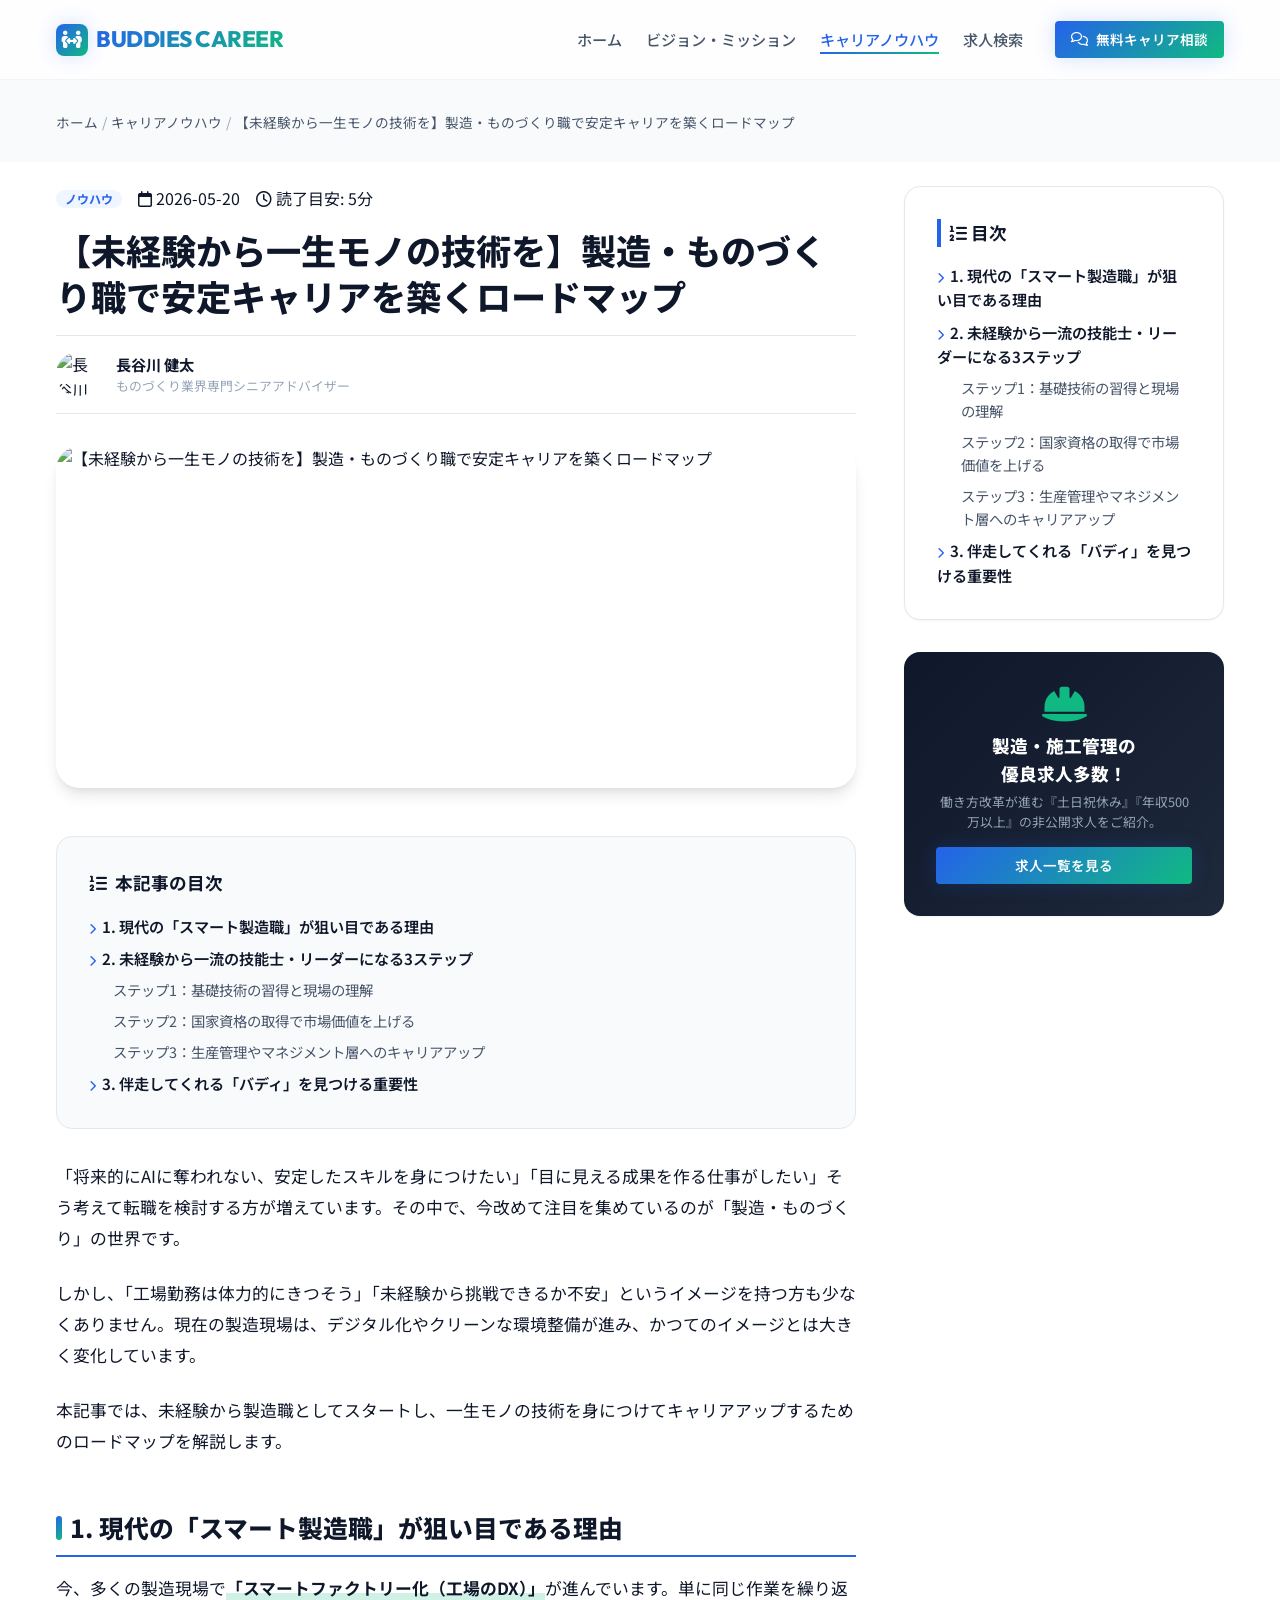
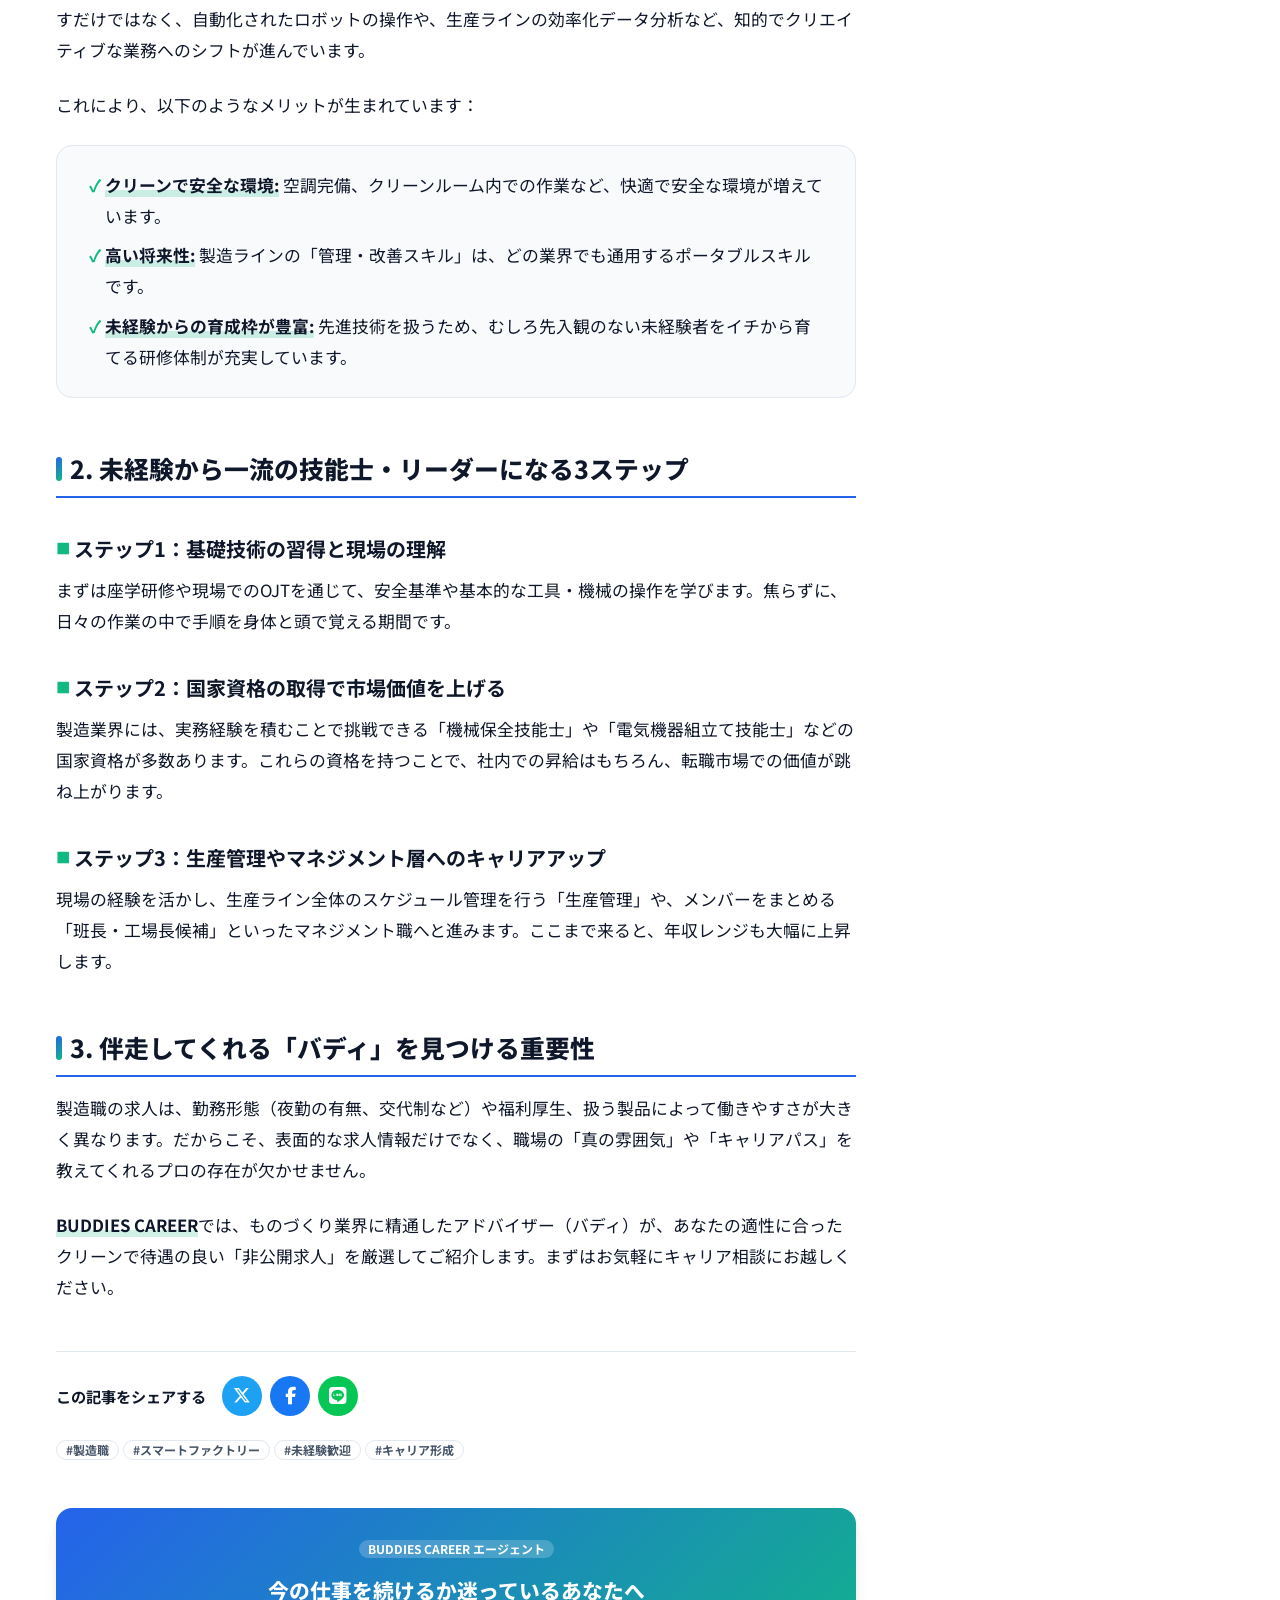
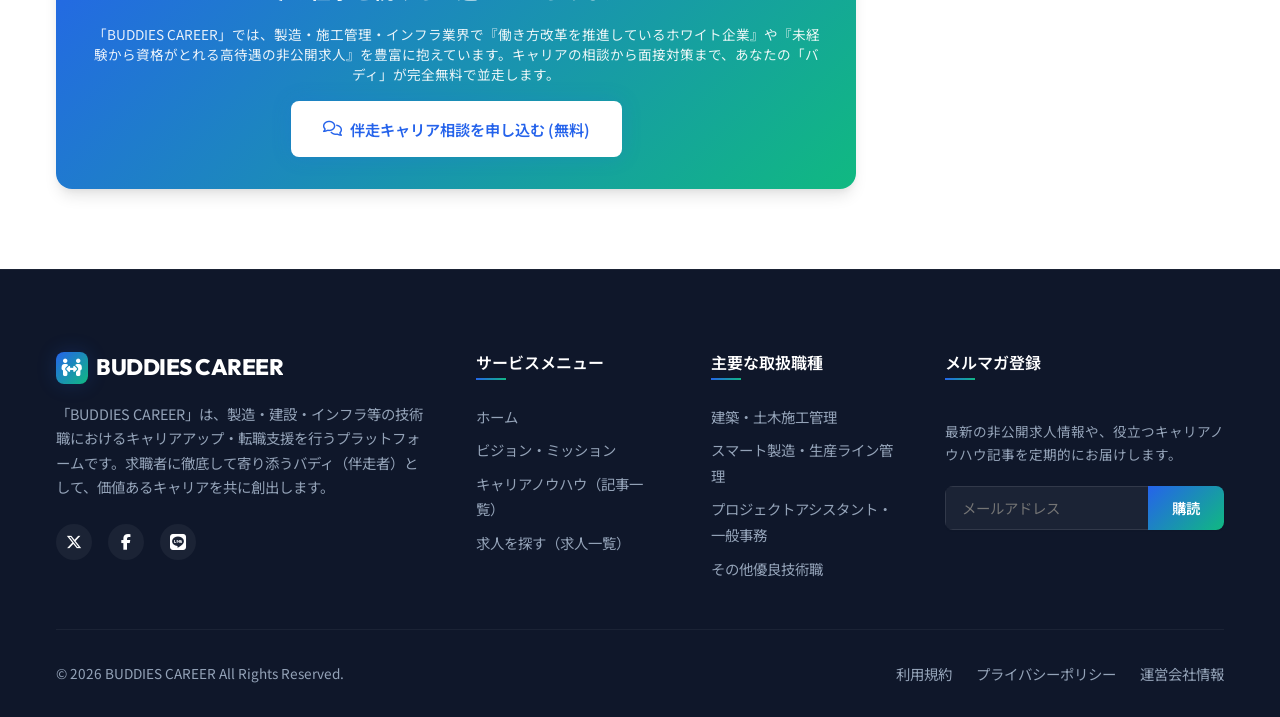
==== article-detail.html @ 90049d51 "Initial commit: BUDDIES CAREER website frontend" ====
<!DOCTYPE html>
<html lang="ja">
<head>
  <meta charset="UTF-8">
  <meta name="viewport" content="width=device-width, initial-scale=1.0">
  <title>記事詳細｜BUDDIES CAREER（バディーズキャリア）</title>
  <meta name="description" content="製造職・施工管理職・技術職の転職に役立つキャリア記事の詳細ページです。">
  
  <!-- CSS Stylesheets -->
  <link rel="stylesheet" href="assets/css/variables.css">
  <link rel="stylesheet" href="assets/css/style.css">
  <link rel="stylesheet" href="assets/css/components.css">
  <link rel="stylesheet" href="assets/css/pages/article.css">
  
  <!-- FontAwesome for Icons -->
  <link rel="stylesheet" href="https://cdnjs.cloudflare.com/ajax/libs/font-awesome/6.4.0/css/all.min.css">
</head>
<body>

  <!-- Reading Progress Bar -->
  <div class="reading-progress-bar" id="reading-progress"></div>

  <!-- Header -->
  <header class="header">
    <div class="container header__container">
      <a href="index.html" class="logo">
        <div class="logo__icon"><i class="fa-solid fa-people-arrows"></i></div>
        <span class="logo__text">BUDDIES CAREER</span>
      </a>
      
      <nav class="nav">
        <ul class="nav__list">
          <li><a href="index.html" class="nav__link">ホーム</a></li>
          <li><a href="company.html" class="nav__link">ビジョン・ミッション</a></li>
          <li><a href="articles.html" class="nav__link active">キャリアノウハウ</a></li>
          <li><a href="jobs.html" class="nav__link">求人検索</a></li>
        </ul>
        <div class="header__cta">
          <a href="contact.html" class="btn btn-primary btn-sm"><i class="fa-regular fa-comments"></i> 無料キャリア相談</a>
        </div>
      </nav>

      <button class="burger-menu" aria-label="メニューを開く">
        <span></span>
        <span></span>
        <span></span>
      </button>
    </div>
  </header>

  <!-- Mobile Navigation Drawer -->
  <nav class="mobile-nav">
    <ul class="mobile-nav__list">
      <li><a href="index.html" class="mobile-nav__link">ホーム</a></li>
      <li><a href="company.html" class="mobile-nav__link">ビジョン・ミッション</a></li>
      <li><a href="articles.html" class="mobile-nav__link active">キャリアノウハウ</a></li>
      <li><a href="jobs.html" class="mobile-nav__link">求人検索</a></li>
    </ul>
    <div class="mobile-nav__cta" style="margin-top: var(--space-md);">
      <a href="contact.html" class="btn btn-primary" style="width: 100%;"><i class="fa-regular fa-comments"></i> 無料キャリア相談</a>
    </div>
  </nav>

  <!-- Page Breadcrumb Section -->
  <section class="section section-bg-gray" style="padding-top: calc(var(--header-height) + var(--space-xl)); padding-bottom: var(--space-xs);">
    <div class="container">
      <ul class="breadcrumb">
        <li class="breadcrumb__item"><a href="index.html" class="breadcrumb__link">ホーム</a></li>
        <li class="breadcrumb__item"><a href="articles.html" class="breadcrumb__link">キャリアノウハウ</a></li>
        <li class="breadcrumb__item" id="breadcrumb-current-title">記事詳細</li>
      </ul>
    </div>
  </section>

  <!-- Main Content Layout -->
  <section class="section" style="padding-top: var(--space-lg);">
    <div class="container detail-layout">
      <!-- Left: Article Content -->
      <main class="detail-main">
        <article>
          <!-- Article Header -->
          <div class="article-header">
            <div class="article-header__meta">
              <span class="badge badge-primary" id="article-category">カテゴリ</span>
              <span id="article-date"><i class="fa-regular fa-calendar"></i> 日付</span>
              <span id="article-read-time"><i class="fa-regular fa-clock"></i> 5分</span>
            </div>
            <h1 class="article-header__title" id="article-title">記事タイトル</h1>
            
            <div class="article-header__author-area">
              <img src="" alt="著者顔写真" class="article-header__author-img" id="article-author-img">
              <div class="article-header__author-info">
                <span class="article-header__author-name" id="article-author-name">著者名</span>
                <span class="article-header__author-role" id="article-author-role">専門分野・肩書</span>
              </div>
            </div>
          </div>

          <!-- Feature Image -->
          <div class="article-hero-img-wrapper">
            <img src="" alt="アイキャッチ画像" class="article-hero-img" id="article-hero-image">
          </div>

          <!-- Table of Contents (TOC) for Mobile / Embedded -->
          <div class="toc-box" id="embedded-toc" style="display: none;">
            <div class="toc-box__title"><i class="fa-solid fa-list-ol"></i> 本記事の目次</div>
            <nav class="toc-box__list" id="embedded-toc-list">
              <!-- JSで自動生成されます -->
            </nav>
          </div>

          <!-- Rich Text Article Body -->
          <div class="article-body" id="article-body-content">
            <!-- JSで動的にマークアップが流し込まれます -->
          </div>

          <!-- Share Section -->
          <div class="share-area">
            <span class="share-title">この記事をシェアする</span>
            <div class="share-btns">
              <a href="#" class="share-btn share-btn--twitter" aria-label="Xでシェア"><i class="fa-brands fa-x-twitter"></i></a>
              <a href="#" class="share-btn share-btn--facebook" aria-label="Facebookでシェア"><i class="fa-brands fa-facebook-f"></i></a>
              <a href="#" class="share-btn share-btn--line" aria-label="LINEで送る"><i class="fa-brands fa-line"></i></a>
            </div>
          </div>

          <!-- Tags List -->
          <div style="margin-top: var(--space-lg); display: flex; gap: var(--space-xs); flex-wrap: wrap;" id="article-tags-placeholder">
            <!-- JSでタグが生成されます -->
          </div>
        </article>

        <!-- CTA Box in content -->
        <div class="article-cta-card">
          <span class="badge badge-secondary" style="background-color: rgba(255, 255, 255, 0.2); color: #ffffff;">BUDDIES CAREER エージェント</span>
          <h3 class="article-cta-card__title">今の仕事を続けるか迷っているあなたへ</h3>
          <p class="article-cta-card__desc">
            「BUDDIES CAREER」では、製造・施工管理・インフラ業界で『働き方改革を推進しているホワイト企業』や『未経験から資格がとれる高待遇の非公開求人』を豊富に抱えています。キャリアの相談から面接対策まで、あなたの「バディ」が完全無料で並走します。
          </p>
          <a href="contact.html" class="btn btn-primary" style="background: #ffffff; color: var(--primary-color); border: none;"><i class="fa-regular fa-comments"></i> 伴走キャリア相談を申し込む (無料)</a>
        </div>
      </main>

      <!-- Right: Sidebar (Sticky) -->
      <aside class="detail-sidebar">
        <div class="sticky-sidebar">
          <!-- Table of Contents Widget (Desktop only sticky) -->
          <div class="sidebar-widget" id="sticky-toc-widget" style="display: none;">
            <h3 class="sidebar-widget__title" style="margin-bottom: var(--space-md);"><i class="fa-solid fa-list-ol"></i> 目次</h3>
            <nav class="toc-box__list" id="sticky-toc-list">
              <!-- JSで自動生成されます -->
            </nav>
          </div>

          <!-- Sidebar Banner -->
          <div class="sidebar-widget" style="background: var(--gradient-dark); color: #ffffff; border: none; padding: var(--space-xl); text-align: center;">
            <i class="fa-solid fa-hard-hat" style="font-size: 2.5rem; color: var(--secondary-color); margin-bottom: var(--space-sm);"></i>
            <h4 style="font-size: 1.1rem; font-weight: 800; margin-bottom: var(--space-xs);">製造・施工管理の<br>優良求人多数！</h4>
            <p style="font-size: 0.8rem; color: #94a3b8; line-height: 1.5; margin-bottom: var(--space-md);">働き方改革が進む『土日祝休み』『年収500万以上』の非公開求人をご紹介。</p>
            <a href="jobs.html" class="btn btn-primary btn-sm" style="width: 100%;">求人一覧を見る</a>
          </div>
        </div>
      </aside>
    </div>
  </section>

  <!-- Footer -->
  <footer class="footer">
    <div class="container">
      <div class="footer__grid">
        <div class="footer__about">
          <a href="index.html" class="logo footer__logo">
            <div class="logo__icon"><i class="fa-solid fa-people-arrows"></i></div>
            <span class="logo__text" style="color: #ffffff;">BUDDIES CAREER</span>
          </a>
          <p class="footer__desc">
            「BUDDIES CAREER」は、製造・建設・インフラ等の技術職におけるキャリアアップ・転職支援を行うプラットフォームです。求職者に徹底して寄り添うバディ（伴走者）として、価値あるキャリアを共に創出します。
          </p>
          <div class="footer__socials">
            <a href="#" class="footer__social-link" aria-label="Twitter"><i class="fa-brands fa-x-twitter"></i></a>
            <a href="#" class="footer__social-link" aria-label="Facebook"><i class="fa-brands fa-facebook-f"></i></a>
            <a href="#" class="footer__social-link" aria-label="LINE"><i class="fa-brands fa-line"></i></a>
          </div>
        </div>

        <div>
          <h3 class="footer__title">サービスメニュー</h3>
          <ul class="footer__links">
            <li><a href="index.html" class="footer__link">ホーム</a></li>
            <li><a href="company.html" class="footer__link">ビジョン・ミッション</a></li>
            <li><a href="articles.html" class="footer__link">キャリアノウハウ（記事一覧）</a></li>
            <li><a href="jobs.html" class="footer__link">求人を探す（求人一覧）</a></li>
          </ul>
        </div>

        <div>
          <h3 class="footer__title">主要な取扱職種</h3>
          <ul class="footer__links">
            <li><a href="jobs.html?occupation=construction" class="footer__link">建築・土木施工管理</a></li>
            <li><a href="jobs.html?occupation=manufacturing" class="footer__link">スマート製造・生産ライン管理</a></li>
            <li><a href="jobs.html?occupation=office" class="footer__link">プロジェクトアシスタント・一般事務</a></li>
            <li><a href="jobs.html" class="footer__link">その他優良技術職</a></li>
          </ul>
        </div>

        <div class="footer__newsletter">
          <h3 class="footer__title">メルマガ登録</h3>
          <p class="footer__desc" style="font-size: 0.85rem;">最新の非公開求人情報や、役立つキャリアノウハウ記事を定期的にお届けします。</p>
          <form class="footer__newsletter-form" onsubmit="event.preventDefault(); alert('ご登録ありがとうございました！');">
            <input type="email" placeholder="メールアドレス" class="footer__newsletter-input" required aria-label="メールアドレス入力">
            <button type="submit" class="footer__newsletter-btn">購読</button>
          </form>
        </div>
      </div>

      <div class="footer__copyright">
        <p>&copy; 2026 BUDDIES CAREER All Rights Reserved.</p>
        <div class="footer__policy-links">
          <a href="#" class="footer__link">利用規約</a>
          <a href="#" class="footer__link">プライバシーポリシー</a>
          <a href="#" class="footer__link">運営会社情報</a>
        </div>
      </div>
    </div>
  </footer>

  <!-- Scripts -->
  <script src="assets/js/data.js"></script>
  <script src="assets/js/main.js"></script>
  
  <!-- 記事詳細ページの動的レンダリングロジック -->
  <script>
    document.addEventListener('DOMContentLoaded', () => {
      const data = window.BUDDIES_DATA;
      if (!data) return;

      // 1. URLパラメータから対象記事の特定
      const urlParams = new URLSearchParams(window.location.search);
      const slug = urlParams.get('slug');
      const id = parseInt(urlParams.get('id'));

      let article = null;
      if (slug) {
        article = data.articles.find(a => a.slug === slug);
      } else if (id) {
        article = data.articles.find(a => a.id === id);
      }

      // 記事が見つからない場合は最初の記事を表示（フォールバック）
      if (!article) {
        article = data.articles[0];
      }

      // 2. 記事データのDOMへのバインド
      document.title = `${article.title}｜BUDDIES CAREER`;
      document.querySelector('meta[name="description"]').setAttribute('content', article.summary);
      
      document.getElementById('breadcrumb-current-title').textContent = article.title;
      document.getElementById('article-category').textContent = article.category;
      document.getElementById('article-date').innerHTML = `<i class="fa-regular fa-calendar"></i> ${article.date}`;
      document.getElementById('article-read-time').innerHTML = `<i class="fa-regular fa-clock"></i> 読了目安: ${article.readTime}`;
      document.getElementById('article-title').textContent = article.title;
      
      document.getElementById('article-author-img').src = article.author.image;
      document.getElementById('article-author-img').alt = article.author.name;
      document.getElementById('article-author-name').textContent = article.author.name;
      document.getElementById('article-author-role').textContent = article.author.role;
      
      document.getElementById('article-hero-image').src = article.image;
      document.getElementById('article-hero-image').alt = article.title;
      
      const bodyContainer = document.getElementById('article-body-content');
      bodyContainer.innerHTML = article.content;

      // タグの描画
      const tagsContainer = document.getElementById('article-tags-placeholder');
      tagsContainer.innerHTML = article.tags.map(tag => `
        <span class="badge badge-outline">#${tag}</span>
      `).join('');

      // 3. 本文中の見出し(h2, h3)を解析し、目次(TOC)を自動生成
      const headings = bodyContainer.querySelectorAll('h2, h3');
      const embeddedTOC = document.getElementById('embedded-toc');
      const embeddedTOCList = document.getElementById('embedded-toc-list');
      const stickyTOCWidget = document.getElementById('sticky-toc-widget');
      const stickyTOCList = document.getElementById('sticky-toc-list');

      if (headings.length > 0) {
        // TOCボックスを表示
        embeddedTOC.style.display = 'block';
        stickyTOCWidget.style.display = 'block';

        const tocHtml = Array.from(headings).map((heading, index) => {
          // 見出しにIDを設定 (アンカーリンク用)
          const id = `heading-${index}`;
          heading.id = id;
          
          const levelClass = heading.tagName.toLowerCase() === 'h2' ? 'toc-box__item-h2' : 'toc-box__item-h3';
          const icon = heading.tagName.toLowerCase() === 'h2' ? '<i class="fa-solid fa-chevron-right" style="font-size: 0.7rem; margin-right: 6px; color: var(--primary-color);"></i>' : '';
          return `
            <div class="${levelClass}">
              <a href="#${id}" class="toc-box__link">${icon}${heading.innerText.replace('■', '').trim()}</a>
            </div>
          `;
        }).join('');

        embeddedTOCList.innerHTML = tocHtml;
        stickyTOCList.innerHTML = tocHtml;
      }

      // 4. リーディングプログレスバーの制御
      window.addEventListener('scroll', () => {
        const scrollTop = window.scrollY;
        // 記事部分の全体の高さを計測（大まかにbodyからフッター直前まで）
        const docHeight = document.documentElement.scrollHeight - window.innerHeight;
        const scrollPercent = (scrollTop / docHeight) * 100;
        
        document.getElementById('reading-progress').style.width = `${Math.min(scrollPercent, 100)}%`;
      });
    });
  </script>
</body>
</html>
---- assets/css/variables.css ----
@import url('https://fonts.googleapis.com/css2?family=Noto+Sans+JP:wght@300;400;500;700;900&family=Outfit:wght@300;400;500;600;700;800&display=swap');

:root {
  /* Brand Colors */
  --primary-color: #2563eb;          /* Indigo Blue */
  --primary-hover: #1d4ed8;
  --primary-light: #eff6ff;
  
  --secondary-color: #10b981;        /* Emerald Green */
  --secondary-hover: #059669;
  --secondary-light: #ecfdf5;

  --accent-color: #f59e0b;           /* Warm Amber (for warnings, special highlights) */

  /* Neutral Colors */
  --text-primary: #0f172a;           /* Slate 900 */
  --text-secondary: #475569;         /* Slate 600 */
  --text-muted: #94a3b8;             /* Slate 400 */
  --bg-primary: #ffffff;
  --bg-secondary: #f8fafc;           /* Slate 50 */
  --bg-tertiary: #f1f5f9;            /* Slate 100 */
  --border-color: #e2e8f0;           /* Slate 200 */
  --border-focus: #3b82f6;           /* Blue 500 */

  /* Gradients */
  --gradient-brand: linear-gradient(135deg, var(--primary-color) 0%, var(--secondary-color) 100%);
  --gradient-brand-hover: linear-gradient(135deg, var(--primary-hover) 0%, var(--secondary-hover) 100%);
  --gradient-dark: linear-gradient(135deg, #0f172a 0%, #1e293b 100%);
  --gradient-soft: linear-gradient(135deg, #eff6ff 0%, #ecfdf5 100%);

  /* Typography */
  --font-en: 'Outfit', sans-serif;
  --font-ja: 'Noto Sans JP', sans-serif;

  /* Spacing */
  --space-xs: 0.25rem;  /* 4px */
  --space-sm: 0.5rem;   /* 8px */
  --space-md: 1rem;     /* 16px */
  --space-lg: 1.5rem;   /* 24px */
  --space-xl: 2rem;     /* 32px */
  --space-xxl: 3rem;    /* 48px */
  --space-huge: 5rem;   /* 80px */

  /* Borders & Shadows */
  --radius-sm: 4px;
  --radius-md: 8px;
  --radius-lg: 16px;
  --radius-xl: 24px;
  --radius-full: 9999px;

  --shadow-sm: 0 1px 2px 0 rgba(0, 0, 0, 0.05);
  --shadow-md: 0 4px 6px -1px rgba(0, 0, 0, 0.1), 0 2px 4px -1px rgba(0, 0, 0, 0.06);
  --shadow-lg: 0 10px 15px -3px rgba(0, 0, 0, 0.1), 0 4px 6px -2px rgba(0, 0, 0, 0.05);
  --shadow-xl: 0 20px 25px -5px rgba(0, 0, 0, 0.1), 0 10px 10px -5px rgba(0, 0, 0, 0.04);
  --shadow-glow: 0 0 20px rgba(37, 99, 235, 0.2);

  /* Transitions */
  --transition-fast: 0.15s ease;
  --transition-normal: 0.3s cubic-bezier(0.4, 0, 0.2, 1);
  --transition-slow: 0.5s cubic-bezier(0.4, 0, 0.2, 1);

  /* Layout */
  --max-width: 1200px;
  --header-height: 80px;
}

/* Base Reset & Reset Customizations */
*, *::before, *::after {
  box-sizing: border-box;
  margin: 0;
  padding: 0;
}

html {
  scroll-behavior: smooth;
  -webkit-text-size-adjust: 100%;
}

body {
  font-family: var(--font-ja);
  font-size: 16px;
  line-height: 1.6;
  color: var(--text-primary);
  background-color: var(--bg-primary);
  overflow-x: hidden;
}

img {
  max-width: 100%;
  height: auto;
  display: block;
}

a {
  color: inherit;
  text-decoration: none;
  transition: var(--transition-fast);
}

button, input, select, textarea {
  font-family: inherit;
  font-size: inherit;
  line-height: inherit;
  color: inherit;
  border: none;
  background: none;
}

button {
  cursor: pointer;
}

ul, ol {
  list-style: none;
}
---- assets/css/style.css ----
/* assets/css/style.css */

/* Layout Containers */
.container {
  width: 100%;
  max-width: var(--max-width);
  margin-right: auto;
  margin-left: auto;
  padding-right: var(--space-md);
  padding-left: var(--space-md);
}

.section {
  padding-top: var(--space-huge);
  padding-bottom: var(--space-huge);
  position: relative;
}

.section-bg-gray {
  background-color: var(--bg-secondary);
}

.section-bg-dark {
  background: var(--gradient-dark);
  color: #ffffff;
}

/* Header Styles */
.header {
  position: fixed;
  top: 0;
  left: 0;
  width: 100%;
  height: var(--header-height);
  z-index: 1000;
  background-color: rgba(255, 255, 255, 0.8);
  backdrop-filter: blur(12px);
  -webkit-backdrop-filter: blur(12px);
  border-bottom: 1px solid rgba(226, 232, 240, 0.5);
  transition: var(--transition-normal);
  display: flex;
  align-items: center;
}

.header.scrolled {
  height: 70px;
  background-color: rgba(255, 255, 255, 0.95);
  box-shadow: var(--shadow-md);
}

.header__container {
  display: flex;
  justify-content: space-between;
  align-items: center;
  width: 100%;
}

.logo {
  display: flex;
  align-items: center;
  gap: var(--space-sm);
  font-family: var(--font-en);
  font-weight: 800;
  font-size: 1.4rem;
  letter-spacing: -0.5px;
}

.logo__icon {
  width: 32px;
  height: 32px;
  background: var(--gradient-brand);
  border-radius: var(--radius-md);
  display: flex;
  align-items: center;
  justify-content: center;
  color: #ffffff;
  font-weight: 900;
  font-size: 1.1rem;
  box-shadow: var(--shadow-glow);
}

.logo__text {
  background: var(--gradient-brand);
  -webkit-background-clip: text;
  -webkit-text-fill-color: transparent;
}

.nav {
  display: flex;
  align-items: center;
  gap: var(--space-xl);
}

.nav__list {
  display: flex;
  align-items: center;
  gap: var(--space-lg);
}

.nav__link {
  font-weight: 500;
  color: var(--text-secondary);
  position: relative;
  padding: var(--space-xs) 0;
  font-size: 0.95rem;
}

.nav__link::after {
  content: '';
  position: absolute;
  bottom: 0;
  left: 0;
  width: 0;
  height: 2px;
  background: var(--gradient-brand);
  transition: var(--transition-normal);
}

.nav__link:hover {
  color: var(--primary-color);
}

.nav__link:hover::after,
.nav__link.active::after {
  width: 100%;
}

.nav__link.active {
  color: var(--primary-color);
}

.header__cta {
  display: flex;
  align-items: center;
  gap: var(--space-md);
}

/* Hamburger Menu Button */
.burger-menu {
  display: none;
  flex-direction: column;
  justify-content: space-between;
  width: 24px;
  height: 18px;
  background: transparent;
  z-index: 1010;
}

.burger-menu span {
  display: block;
  width: 100%;
  height: 2px;
  background-color: var(--text-primary);
  border-radius: var(--radius-full);
  transition: var(--transition-normal);
}

.burger-menu.open span:nth-child(1) {
  transform: translateY(8px) rotate(45deg);
}

.burger-menu.open span:nth-child(2) {
  opacity: 0;
}

.burger-menu.open span:nth-child(3) {
  transform: translateY(-8px) rotate(-45deg);
}

/* Mobile Navigation */
.mobile-nav {
  position: fixed;
  top: 0;
  right: -100%;
  width: 80%;
  max-width: 320px;
  height: 100vh;
  background-color: var(--bg-primary);
  z-index: 1005;
  padding: 100px var(--space-lg) var(--space-lg);
  box-shadow: var(--shadow-xl);
  transition: var(--transition-normal);
  display: flex;
  flex-direction: column;
  gap: var(--space-xl);
}

.mobile-nav.open {
  right: 0;
}

.mobile-nav__overlay {
  position: fixed;
  top: 0;
  left: 0;
  width: 100%;
  height: 100vh;
  background-color: rgba(15, 23, 42, 0.4);
  backdrop-filter: blur(4px);
  z-index: 1004;
  opacity: 0;
  visibility: hidden;
  transition: var(--transition-normal);
}

.mobile-nav__overlay.open {
  opacity: 1;
  visibility: visible;
}

.mobile-nav__list {
  display: flex;
  flex-direction: column;
  gap: var(--space-md);
}

.mobile-nav__link {
  font-size: 1.1rem;
  font-weight: 600;
  padding: var(--space-sm) 0;
  border-bottom: 1px solid var(--border-color);
  display: block;
}

.mobile-nav__link.active {
  color: var(--primary-color);
}

/* Footer Styles */
.footer {
  background-color: #0f172a;
  color: #94a3b8;
  padding: var(--space-huge) 0 var(--space-xl);
  border-top: 1px solid rgba(255, 255, 255, 0.05);
}

.footer__grid {
  display: grid;
  grid-template-columns: 2fr 1fr 1fr 1.5fr;
  gap: var(--space-xxl);
  margin-bottom: var(--space-xxl);
}

.footer__about {
  display: flex;
  flex-direction: column;
  gap: var(--space-md);
}

.footer__logo .logo__text {
  background: #ffffff;
  -webkit-background-clip: text;
  -webkit-text-fill-color: transparent;
}

.footer__desc {
  font-size: 0.9rem;
  line-height: 1.7;
}

.footer__socials {
  display: flex;
  gap: var(--space-md);
  margin-top: var(--space-sm);
}

.footer__social-link {
  width: 36px;
  height: 36px;
  border-radius: var(--radius-full);
  background-color: rgba(255, 255, 255, 0.05);
  display: flex;
  align-items: center;
  justify-content: center;
  color: #ffffff;
  transition: var(--transition-fast);
}

.footer__social-link:hover {
  background: var(--gradient-brand);
  transform: translateY(-3px);
}

.footer__title {
  color: #ffffff;
  font-size: 1rem;
  font-weight: 600;
  margin-bottom: var(--space-lg);
  position: relative;
  padding-bottom: var(--space-xs);
}

.footer__title::after {
  content: '';
  position: absolute;
  bottom: 0;
  left: 0;
  width: 30px;
  height: 2px;
  background: var(--gradient-brand);
}

.footer__links {
  display: flex;
  flex-direction: column;
  gap: var(--space-sm);
}

.footer__link {
  font-size: 0.9rem;
  transition: var(--transition-fast);
}

.footer__link:hover {
  color: #ffffff;
  padding-left: var(--space-xs);
}

.footer__newsletter {
  display: flex;
  flex-direction: column;
  gap: var(--space-md);
}

.footer__newsletter-form {
  display: flex;
  margin-top: var(--space-xs);
  border-radius: var(--radius-md);
  overflow: hidden;
  box-shadow: var(--shadow-sm);
}

.footer__newsletter-input {
  flex-grow: 1;
  background-color: rgba(255, 255, 255, 0.05);
  border: 1px solid rgba(255, 255, 255, 0.1);
  border-right: none;
  padding: 0 var(--space-md);
  color: #ffffff;
  font-size: 0.9rem;
  height: 44px;
}

.footer__newsletter-input:focus {
  outline: none;
  background-color: rgba(255, 255, 255, 0.08);
}

.footer__newsletter-btn {
  background: var(--gradient-brand);
  color: #ffffff;
  padding: 0 var(--space-lg);
  font-weight: 600;
  font-size: 0.9rem;
  transition: var(--transition-fast);
  height: 44px;
}

.footer__newsletter-btn:hover {
  background: var(--gradient-brand-hover);
}

.footer__copyright {
  border-top: 1px solid rgba(255, 255, 255, 0.05);
  padding-top: var(--space-xl);
  display: flex;
  justify-content: space-between;
  align-items: center;
  font-size: 0.85rem;
}

.footer__policy-links {
  display: flex;
  gap: var(--space-lg);
}

/* Scroll Animation Utility Classes */
.reveal {
  position: relative;
  opacity: 0;
  transform: translateY(30px);
  transition: opacity var(--transition-slow), transform var(--transition-slow);
}

.reveal.active {
  opacity: 1;
  transform: translateY(0);
}

.reveal-left {
  position: relative;
  opacity: 0;
  transform: translateX(-30px);
  transition: opacity var(--transition-slow), transform var(--transition-slow);
}

.reveal-left.active {
  opacity: 1;
  transform: translateX(0);
}

.reveal-right {
  position: relative;
  opacity: 0;
  transform: translateX(30px);
  transition: opacity var(--transition-slow), transform var(--transition-slow);
}

.reveal-right.active {
  opacity: 1;
  transform: translateX(0);
}

.delay-1 { transition-delay: 0.15s; }
.delay-2 { transition-delay: 0.3s; }
.delay-3 { transition-delay: 0.45s; }

/* Responsive adjustments */
@media (max-width: 992px) {
  .nav {
    display: none;
  }
  .burger-menu {
    display: flex;
  }
  .footer__grid {
    grid-template-columns: 1fr 1fr;
    gap: var(--space-xl);
  }
}

@media (max-width: 576px) {
  .footer__grid {
    grid-template-columns: 1fr;
    gap: var(--space-xl);
  }
  .footer__copyright {
    flex-direction: column;
    gap: var(--space-md);
    text-align: center;
  }
  .footer__policy-links {
    justify-content: center;
  }
  .header {
    height: 70px;
  }
}
---- assets/css/components.css ----
/* assets/css/components.css */

/* --- Buttons --- */
.btn {
  display: inline-flex;
  align-items: center;
  justify-content: center;
  gap: var(--space-sm);
  padding: var(--space-md) var(--space-xl);
  font-size: 0.95rem;
  font-weight: 600;
  border-radius: var(--radius-md);
  transition: var(--transition-normal);
  white-space: nowrap;
}

.btn-primary {
  background: var(--gradient-brand);
  color: #ffffff;
  box-shadow: var(--shadow-glow);
}

.btn-primary:hover {
  background: var(--gradient-brand-hover);
  transform: translateY(-2px);
  box-shadow: 0 8px 24px rgba(37, 99, 235, 0.3);
}

.btn-secondary {
  background-color: var(--bg-primary);
  color: var(--primary-color);
  border: 1px solid var(--border-color);
}

.btn-secondary:hover {
  border-color: var(--primary-color);
  background-color: var(--primary-light);
  transform: translateY(-2px);
}

.btn-dark {
  background-color: var(--text-primary);
  color: #ffffff;
}

.btn-dark:hover {
  background-color: #1e293b;
  transform: translateY(-2px);
}

.btn-sm {
  padding: var(--space-sm) var(--space-md);
  font-size: 0.85rem;
  border-radius: var(--radius-sm);
}

.btn-lg {
  padding: var(--space-lg) var(--space-xxl);
  font-size: 1.05rem;
  border-radius: var(--radius-lg);
}

/* --- Badges --- */
.badge {
  display: inline-flex;
  align-items: center;
  padding: 0.25em 0.75em;
  font-size: 0.75rem;
  font-weight: 700;
  line-height: 1;
  border-radius: var(--radius-full);
  text-transform: uppercase;
}

.badge-primary {
  background-color: var(--primary-light);
  color: var(--primary-color);
}

.badge-secondary {
  background-color: var(--secondary-light);
  color: var(--secondary-color);
}

.badge-accent {
  background-color: #fef3c7;
  color: var(--accent-color);
}

.badge-outline {
  background-color: transparent;
  color: var(--text-secondary);
  border: 1px solid var(--border-color);
}

.badge-private {
  background: linear-gradient(135deg, #475569 0%, #0f172a 100%);
  color: #ffffff;
}

/* --- Breadcrumbs --- */
.breadcrumb {
  display: flex;
  align-items: center;
  flex-wrap: wrap;
  gap: var(--space-xs);
  margin-bottom: var(--space-lg);
  font-size: 0.85rem;
  color: var(--text-secondary);
}

.breadcrumb__item::after {
  content: '/';
  margin-left: var(--space-xs);
  color: var(--text-muted);
}

.breadcrumb__item:last-child::after {
  content: '';
}

.breadcrumb__link:hover {
  color: var(--primary-color);
}

/* --- Cards (Article & Job) --- */
.card-grid {
  display: grid;
  grid-template-columns: repeat(auto-fill, minmax(350px, 1fr));
  gap: var(--space-xl);
}

@media (max-width: 576px) {
  .card-grid {
    grid-template-columns: 1fr;
  }
}

/* Article Card */
.article-card {
  background-color: var(--bg-primary);
  border-radius: var(--radius-lg);
  overflow: hidden;
  box-shadow: var(--shadow-md);
  border: 1px solid var(--border-color);
  display: flex;
  flex-direction: column;
  height: 100%;
  transition: var(--transition-normal);
}

.article-card:hover {
  transform: translateY(-6px);
  box-shadow: var(--shadow-xl);
  border-color: rgba(37, 99, 235, 0.2);
}

.article-card__img-wrapper {
  position: relative;
  aspect-ratio: 16 / 9;
  overflow: hidden;
  background-color: var(--bg-tertiary);
}

.article-card__img {
  width: 100%;
  height: 100%;
  object-fit: cover;
  transition: var(--transition-slow);
}

.article-card:hover .article-card__img {
  transform: scale(1.05);
}

.article-card__badge {
  position: absolute;
  top: var(--space-md);
  left: var(--space-md);
  z-index: 10;
  box-shadow: var(--shadow-sm);
}

.article-card__body {
  padding: var(--space-lg);
  display: flex;
  flex-direction: column;
  flex-grow: 1;
}

.article-card__meta {
  display: flex;
  align-items: center;
  gap: var(--space-md);
  font-size: 0.8rem;
  color: var(--text-muted);
  margin-bottom: var(--space-sm);
}

.article-card__title {
  font-size: 1.15rem;
  font-weight: 700;
  line-height: 1.4;
  color: var(--text-primary);
  margin-bottom: var(--space-sm);
  display: -webkit-box;
  -webkit-line-clamp: 2;
  -webkit-box-orient: vertical;
  overflow: hidden;
}

.article-card__desc {
  font-size: 0.9rem;
  color: var(--text-secondary);
  line-height: 1.6;
  margin-bottom: var(--space-lg);
  display: -webkit-box;
  -webkit-line-clamp: 3;
  -webkit-box-orient: vertical;
  overflow: hidden;
}

.article-card__footer {
  margin-top: auto;
  border-top: 1px solid var(--border-color);
  padding-top: var(--space-md);
  display: flex;
  justify-content: space-between;
  align-items: center;
}

.article-card__author {
  display: flex;
  align-items: center;
  gap: var(--space-sm);
}

.article-card__author-img {
  width: 28px;
  height: 28px;
  border-radius: var(--radius-full);
  object-fit: cover;
}

.article-card__author-name {
  font-size: 0.8rem;
  font-weight: 500;
}

.article-card__read-time {
  font-size: 0.8rem;
  color: var(--text-muted);
}

/* Job Card */
.job-card {
  background-color: var(--bg-primary);
  border-radius: var(--radius-lg);
  border: 1px solid var(--border-color);
  padding: var(--space-xl);
  box-shadow: var(--shadow-md);
  transition: var(--transition-normal);
  display: flex;
  flex-direction: column;
  gap: var(--space-md);
  position: relative;
  overflow: hidden;
}

.job-card::before {
  content: '';
  position: absolute;
  top: 0;
  left: 0;
  width: 4px;
  height: 100%;
  background: var(--gradient-brand);
  opacity: 0;
  transition: var(--transition-normal);
}

.job-card:hover {
  transform: translateY(-4px);
  box-shadow: var(--shadow-xl);
  border-color: rgba(37, 99, 235, 0.15);
}

.job-card:hover::before {
  opacity: 1;
}

.job-card__header {
  display: flex;
  justify-content: space-between;
  align-items: flex-start;
  gap: var(--space-md);
}

.job-card__title-area {
  display: flex;
  flex-direction: column;
  gap: var(--space-xs);
}

.job-card__company {
  font-size: 0.85rem;
  font-weight: 600;
  color: var(--text-secondary);
}

.job-card__title {
  font-size: 1.2rem;
  font-weight: 700;
  line-height: 1.3;
}

.job-card__badges {
  display: flex;
  flex-wrap: wrap;
  gap: var(--space-xs);
}

.job-card__body {
  border-top: 1px solid var(--border-color);
  border-bottom: 1px solid var(--border-color);
  padding: var(--space-md) 0;
  display: grid;
  grid-template-columns: 1fr 1fr;
  gap: var(--space-md);
}

.job-card__meta-item {
  display: flex;
  align-items: center;
  gap: var(--space-sm);
  font-size: 0.9rem;
  color: var(--text-secondary);
}

.job-card__meta-item i {
  color: var(--primary-color);
  width: 16px;
  text-align: center;
}

.job-card__footer {
  display: flex;
  justify-content: space-between;
  align-items: center;
  margin-top: var(--space-sm);
}

.job-card__salary {
  font-size: 1.15rem;
  font-weight: 800;
  color: var(--secondary-color);
}

/* --- Search & Form Elements --- */
.search-box {
  display: flex;
  background-color: var(--bg-primary);
  border: 1px solid var(--border-color);
  border-radius: var(--radius-md);
  padding: var(--space-xs);
  box-shadow: var(--shadow-sm);
  transition: var(--transition-fast);
}

.search-box:focus-within {
  border-color: var(--border-focus);
  box-shadow: 0 0 0 3px rgba(37, 99, 235, 0.15);
}

.search-box__input {
  flex-grow: 1;
  padding: 0 var(--space-md);
  font-size: 0.95rem;
  background: transparent;
}

.search-box__input:focus {
  outline: none;
}

.search-box__btn {
  background: var(--gradient-brand);
  color: #ffffff;
  width: 44px;
  height: 44px;
  border-radius: var(--radius-md);
  display: flex;
  align-items: center;
  justify-content: center;
  transition: var(--transition-fast);
}

.search-box__btn:hover {
  background: var(--gradient-brand-hover);
}

/* Form Controls */
.form-group {
  margin-bottom: var(--space-lg);
}

.form-label {
  display: block;
  font-weight: 600;
  font-size: 0.9rem;
  margin-bottom: var(--space-sm);
}

.form-label .required {
  color: #ef4444;
  margin-left: var(--space-xs);
}

.form-control {
  width: 100%;
  padding: var(--space-md);
  border: 1px solid var(--border-color);
  border-radius: var(--radius-md);
  background-color: var(--bg-primary);
  transition: var(--transition-fast);
}

.form-control:focus {
  outline: none;
  border-color: var(--border-focus);
  box-shadow: 0 0 0 3px rgba(37, 99, 235, 0.15);
}

textarea.form-control {
  min-height: 120px;
  resize: vertical;
}

.form-error-msg {
  color: #ef4444;
  font-size: 0.8rem;
  margin-top: var(--space-xs);
  display: none;
}

.form-control.is-invalid {
  border-color: #ef4444;
}

.form-control.is-invalid:focus {
  box-shadow: 0 0 0 3px rgba(239, 68, 68, 0.15);
}
---- assets/css/pages/article.css ----
/* assets/css/pages/article.css */

/* --- Article Archive/List Layout --- */
.archive-layout {
  display: grid;
  grid-template-columns: 2.5fr 1fr;
  gap: var(--space-xxl);
}

@media (max-width: 992px) {
  .archive-layout {
    grid-template-columns: 1fr;
    gap: var(--space-xl);
  }
}

/* Category Filter Tabs */
.category-filter {
  display: flex;
  flex-wrap: wrap;
  gap: var(--space-sm);
  margin-bottom: var(--space-xl);
  border-bottom: 2px solid var(--border-color);
  padding-bottom: var(--space-md);
}

.category-tab {
  padding: var(--space-sm) var(--space-lg);
  border-radius: var(--radius-full);
  font-weight: 600;
  font-size: 0.9rem;
  color: var(--text-secondary);
  background-color: var(--bg-secondary);
  border: 1px solid var(--border-color);
  transition: var(--transition-fast);
}

.category-tab:hover {
  background-color: var(--border-color);
  color: var(--text-primary);
}

.category-tab.active {
  background: var(--gradient-brand);
  color: #ffffff;
  border-color: transparent;
  box-shadow: var(--shadow-sm);
}

/* Sidebar Widgets */
.sidebar-widget {
  background-color: var(--bg-primary);
  border-radius: var(--radius-lg);
  border: 1px solid var(--border-color);
  padding: var(--space-xl);
  margin-bottom: var(--space-xl);
  box-shadow: var(--shadow-sm);
}

.sidebar-widget__title {
  font-size: 1.1rem;
  font-weight: 700;
  margin-bottom: var(--space-lg);
  border-left: 4px solid var(--primary-color);
  padding-left: var(--space-sm);
}

/* Tag Cloud Widget */
.tag-cloud {
  display: flex;
  flex-wrap: wrap;
  gap: var(--space-xs);
}

.tag-btn {
  font-size: 0.8rem;
  padding: 0.35em 0.8em;
  border-radius: var(--radius-sm);
  background-color: var(--bg-secondary);
  border: 1px solid var(--border-color);
  color: var(--text-secondary);
  transition: var(--transition-fast);
}

.tag-btn:hover {
  background-color: var(--primary-light);
  color: var(--primary-color);
  border-color: var(--primary-color);
}

/* --- Article Detail Layout --- */
.detail-layout {
  display: grid;
  grid-template-columns: 2.5fr 1fr;
  gap: var(--space-xxl);
}

@media (max-width: 992px) {
  .detail-layout {
    grid-template-columns: 1fr;
    gap: var(--space-xl);
  }
}

/* Article Hero / Header */
.article-header {
  margin-bottom: var(--space-xl);
}

.article-header__meta {
  display: flex;
  align-items: center;
  gap: var(--space-md);
  margin-bottom: var(--space-md);
}

.article-header__title {
  font-size: 2.2rem;
  font-weight: 800;
  line-height: 1.3;
  margin-bottom: var(--space-md);
}

@media (max-width: 576px) {
  .article-header__title {
    font-size: 1.6rem;
  }
}

.article-header__author-area {
  display: flex;
  align-items: center;
  gap: var(--space-md);
  padding: var(--space-md) 0;
  border-top: 1px solid var(--border-color);
  border-bottom: 1px solid var(--border-color);
}

.article-header__author-img {
  width: 44px;
  height: 44px;
  border-radius: var(--radius-full);
  object-fit: cover;
}

.article-header__author-info {
  display: flex;
  flex-direction: column;
}

.article-header__author-name {
  font-weight: 700;
  font-size: 0.95rem;
}

.article-header__author-role {
  font-size: 0.8rem;
  color: var(--text-muted);
}

/* Article Feature Image */
.article-hero-img-wrapper {
  border-radius: var(--radius-xl);
  overflow: hidden;
  box-shadow: var(--shadow-lg);
  margin-bottom: var(--space-xxl);
  aspect-ratio: 21 / 9;
}

.article-hero-img {
  width: 100%;
  height: 100%;
  object-fit: cover;
}

/* Article Body / Rich Text */
.article-body {
  font-size: 1.05rem;
  line-height: 1.85;
  color: var(--text-primary);
}

.article-body p {
  margin-bottom: var(--space-lg);
}

.article-body strong {
  font-weight: 700;
  color: var(--text-primary);
  background: linear-gradient(transparent 70%, rgba(16, 185, 129, 0.2) 70%);
}

.article-body h2 {
  font-size: 1.55rem;
  font-weight: 800;
  margin-top: var(--space-xxl);
  margin-bottom: var(--space-md);
  padding-bottom: var(--space-xs);
  border-bottom: 2px solid var(--primary-color);
  display: flex;
  align-items: center;
}

.article-body h2::before {
  content: '';
  display: inline-block;
  width: 6px;
  height: 24px;
  background: var(--gradient-brand);
  margin-right: var(--space-sm);
  border-radius: var(--radius-full);
}

.article-body h3 {
  font-size: 1.25rem;
  font-weight: 700;
  margin-top: var(--space-xl);
  margin-bottom: var(--space-sm);
  color: var(--text-primary);
  display: flex;
  align-items: center;
  gap: var(--space-xs);
}

.article-body h3::before {
  content: '■';
  color: var(--secondary-color);
  font-size: 0.9rem;
}

.article-body ul, .article-body ol {
  margin-bottom: var(--space-lg);
  padding-left: var(--space-lg);
  background-color: var(--bg-secondary);
  padding: var(--space-lg) var(--space-xl);
  border-radius: var(--radius-lg);
  border: 1px solid var(--border-color);
}

.article-body ul li {
  position: relative;
  list-style: none;
  padding-left: var(--space-md);
  margin-bottom: var(--space-sm);
}

.article-body ul li::before {
  content: '✓';
  position: absolute;
  left: 0;
  color: var(--secondary-color);
  font-weight: 800;
}

.article-body ul li:last-child {
  margin-bottom: 0;
}

/* Article Reading Progress Indicator */
.reading-progress-bar {
  position: fixed;
  top: 0;
  left: 0;
  height: 4px;
  background: var(--gradient-brand);
  z-index: 1001;
  width: 0%;
  transition: width 0.1s ease-out;
}

/* Table of Contents (TOC) */
.toc-box {
  background-color: var(--bg-secondary);
  border: 1px solid var(--border-color);
  border-radius: var(--radius-lg);
  padding: var(--space-xl);
  margin-bottom: var(--space-xl);
}

.toc-box__title {
  font-size: 1.1rem;
  font-weight: 700;
  margin-bottom: var(--space-md);
  display: flex;
  align-items: center;
  gap: var(--space-sm);
}

.toc-box__list {
  display: flex;
  flex-direction: column;
  gap: var(--space-sm);
}

.toc-box__item-h2 {
  font-size: 0.95rem;
  font-weight: 600;
}

.toc-box__item-h3 {
  font-size: 0.9rem;
  padding-left: var(--space-lg);
  color: var(--text-secondary);
}

.toc-box__link {
  transition: var(--transition-fast);
}

.toc-box__link:hover {
  color: var(--primary-color);
  text-decoration: underline;
}

/* Share Buttons */
.share-area {
  display: flex;
  align-items: center;
  gap: var(--space-md);
  margin-top: var(--space-xxl);
  padding-top: var(--space-lg);
  border-top: 1px solid var(--border-color);
}

.share-title {
  font-weight: 700;
  font-size: 0.95rem;
}

.share-btns {
  display: flex;
  gap: var(--space-sm);
}

.share-btn {
  width: 40px;
  height: 40px;
  border-radius: var(--radius-full);
  display: flex;
  align-items: center;
  justify-content: center;
  color: #ffffff;
  font-size: 1.1rem;
}

.share-btn--twitter { background-color: #1da1f2; }
.share-btn--facebook { background-color: #1877f2; }
.share-btn--line { background-color: #06c755; }
.share-btn:hover {
  transform: translateY(-2px);
  opacity: 0.9;
}

/* Sticky Sidebar Table of Contents for Desktop */
.sticky-sidebar {
  position: sticky;
  top: 100px;
}

/* CTA Card in Sidebar/End of Article */
.article-cta-card {
  background: var(--gradient-brand);
  color: #ffffff;
  border-radius: var(--radius-lg);
  padding: var(--space-xl);
  text-align: center;
  box-shadow: var(--shadow-lg);
  display: flex;
  flex-direction: column;
  align-items: center;
  gap: var(--space-md);
  margin-top: var(--space-xxl);
}

.article-cta-card__title {
  font-size: 1.3rem;
  font-weight: 800;
}

.article-cta-card__desc {
  font-size: 0.85rem;
  opacity: 0.9;
  line-height: 1.5;
}

.article-cta-card__btn {
  background-color: #ffffff;
  color: var(--primary-color);
  font-weight: 700;
  border-radius: var(--radius-md);
  padding: var(--space-sm) var(--space-lg);
  width: 100%;
}

.article-cta-card__btn:hover {
  background-color: var(--primary-light);
  transform: translateY(-2px);
}
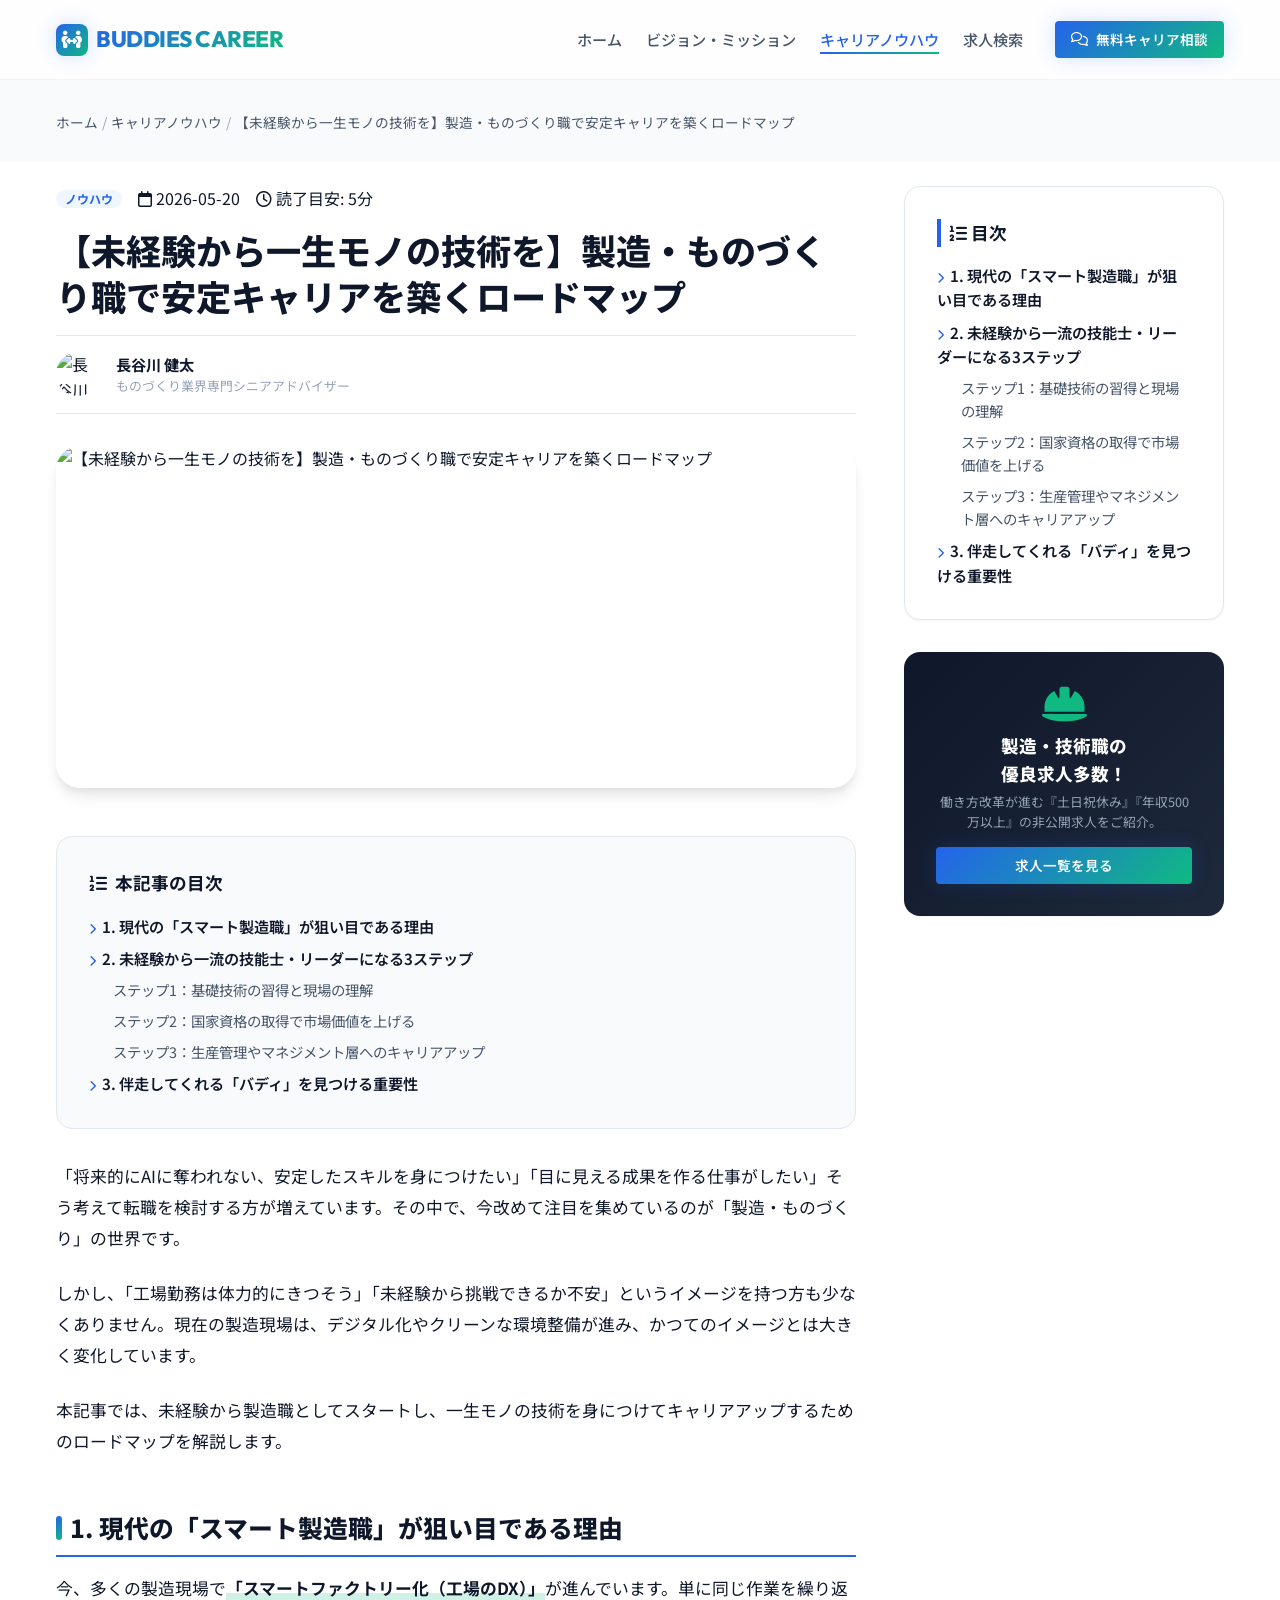
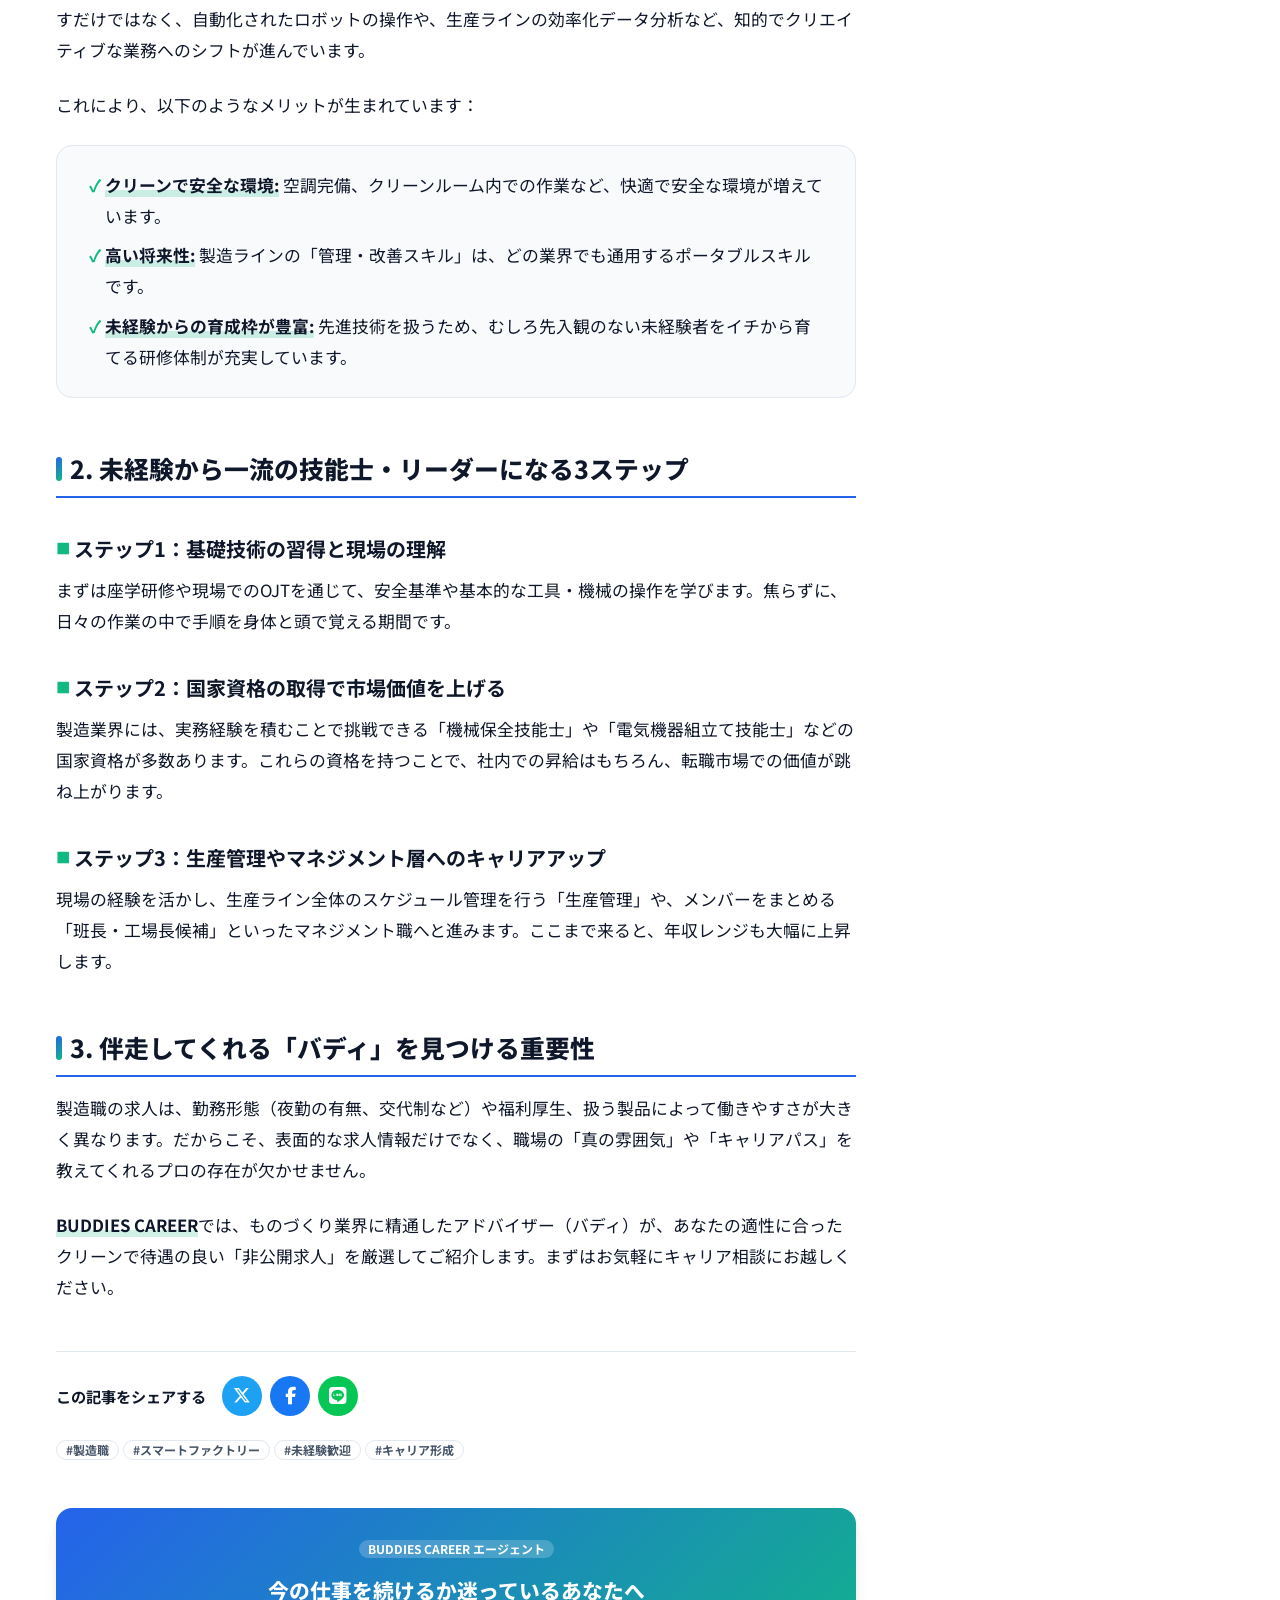
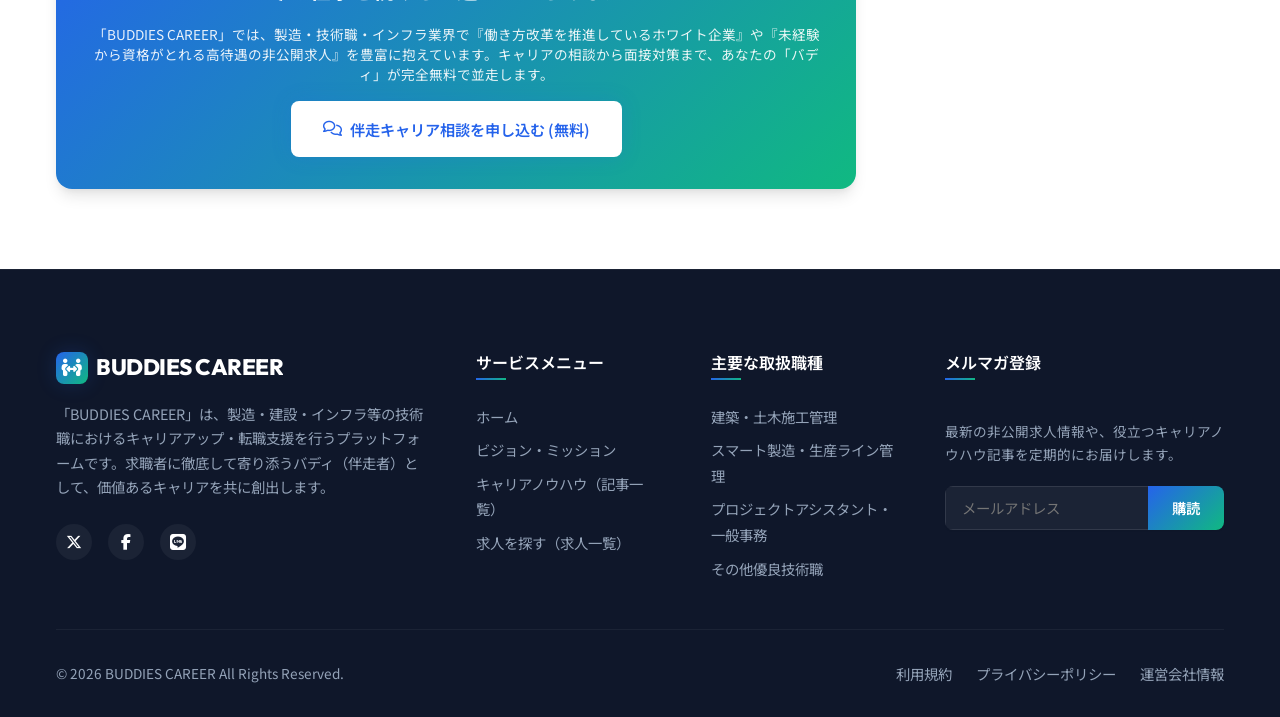
==== commit 40ef1191: "Optimize website-wide copywriting to focus on technology and manufacturing careers across all pages" ====
--- a/article-detail.html
+++ b/article-detail.html
@@ -4,7 +4,7 @@
   <meta charset="UTF-8">
   <meta name="viewport" content="width=device-width, initial-scale=1.0">
   <title>記事詳細｜BUDDIES CAREER（バディーズキャリア）</title>
-  <meta name="description" content="製造職・施工管理職・技術職の転職に役立つキャリア記事の詳細ページです。">
+  <meta name="description" content="製造職・技術職の転職に役立つキャリア記事の詳細ページです。">
   
   <!-- CSS Stylesheets -->
   <link rel="stylesheet" href="assets/css/variables.css">
@@ -135,7 +135,7 @@
           <span class="badge badge-secondary" style="background-color: rgba(255, 255, 255, 0.2); color: #ffffff;">BUDDIES CAREER エージェント</span>
           <h3 class="article-cta-card__title">今の仕事を続けるか迷っているあなたへ</h3>
           <p class="article-cta-card__desc">
-            「BUDDIES CAREER」では、製造・施工管理・インフラ業界で『働き方改革を推進しているホワイト企業』や『未経験から資格がとれる高待遇の非公開求人』を豊富に抱えています。キャリアの相談から面接対策まで、あなたの「バディ」が完全無料で並走します。
+            「BUDDIES CAREER」では、製造・技術職・インフラ業界で『働き方改革を推進しているホワイト企業』や『未経験から資格がとれる高待遇の非公開求人』を豊富に抱えています。キャリアの相談から面接対策まで、あなたの「バディ」が完全無料で並走します。
           </p>
           <a href="contact.html" class="btn btn-primary" style="background: #ffffff; color: var(--primary-color); border: none;"><i class="fa-regular fa-comments"></i> 伴走キャリア相談を申し込む (無料)</a>
         </div>
@@ -155,7 +155,7 @@
           <!-- Sidebar Banner -->
           <div class="sidebar-widget" style="background: var(--gradient-dark); color: #ffffff; border: none; padding: var(--space-xl); text-align: center;">
             <i class="fa-solid fa-hard-hat" style="font-size: 2.5rem; color: var(--secondary-color); margin-bottom: var(--space-sm);"></i>
-            <h4 style="font-size: 1.1rem; font-weight: 800; margin-bottom: var(--space-xs);">製造・施工管理の<br>優良求人多数！</h4>
+            <h4 style="font-size: 1.1rem; font-weight: 800; margin-bottom: var(--space-xs);">製造・技術職の<br>優良求人多数！</h4>
             <p style="font-size: 0.8rem; color: #94a3b8; line-height: 1.5; margin-bottom: var(--space-md);">働き方改革が進む『土日祝休み』『年収500万以上』の非公開求人をご紹介。</p>
             <a href="jobs.html" class="btn btn-primary btn-sm" style="width: 100%;">求人一覧を見る</a>
           </div>
@@ -216,8 +216,8 @@
       <div class="footer__copyright">
         <p>&copy; 2026 BUDDIES CAREER All Rights Reserved.</p>
         <div class="footer__policy-links">
-          <a href="#" class="footer__link">利用規約</a>
-          <a href="#" class="footer__link">プライバシーポリシー</a>
+          <a href="privacy.html" class="footer__link">利用規約</a>
+          <a href="privacy.html" class="footer__link">プライバシーポリシー</a>
           <a href="#" class="footer__link">運営会社情報</a>
         </div>
       </div>
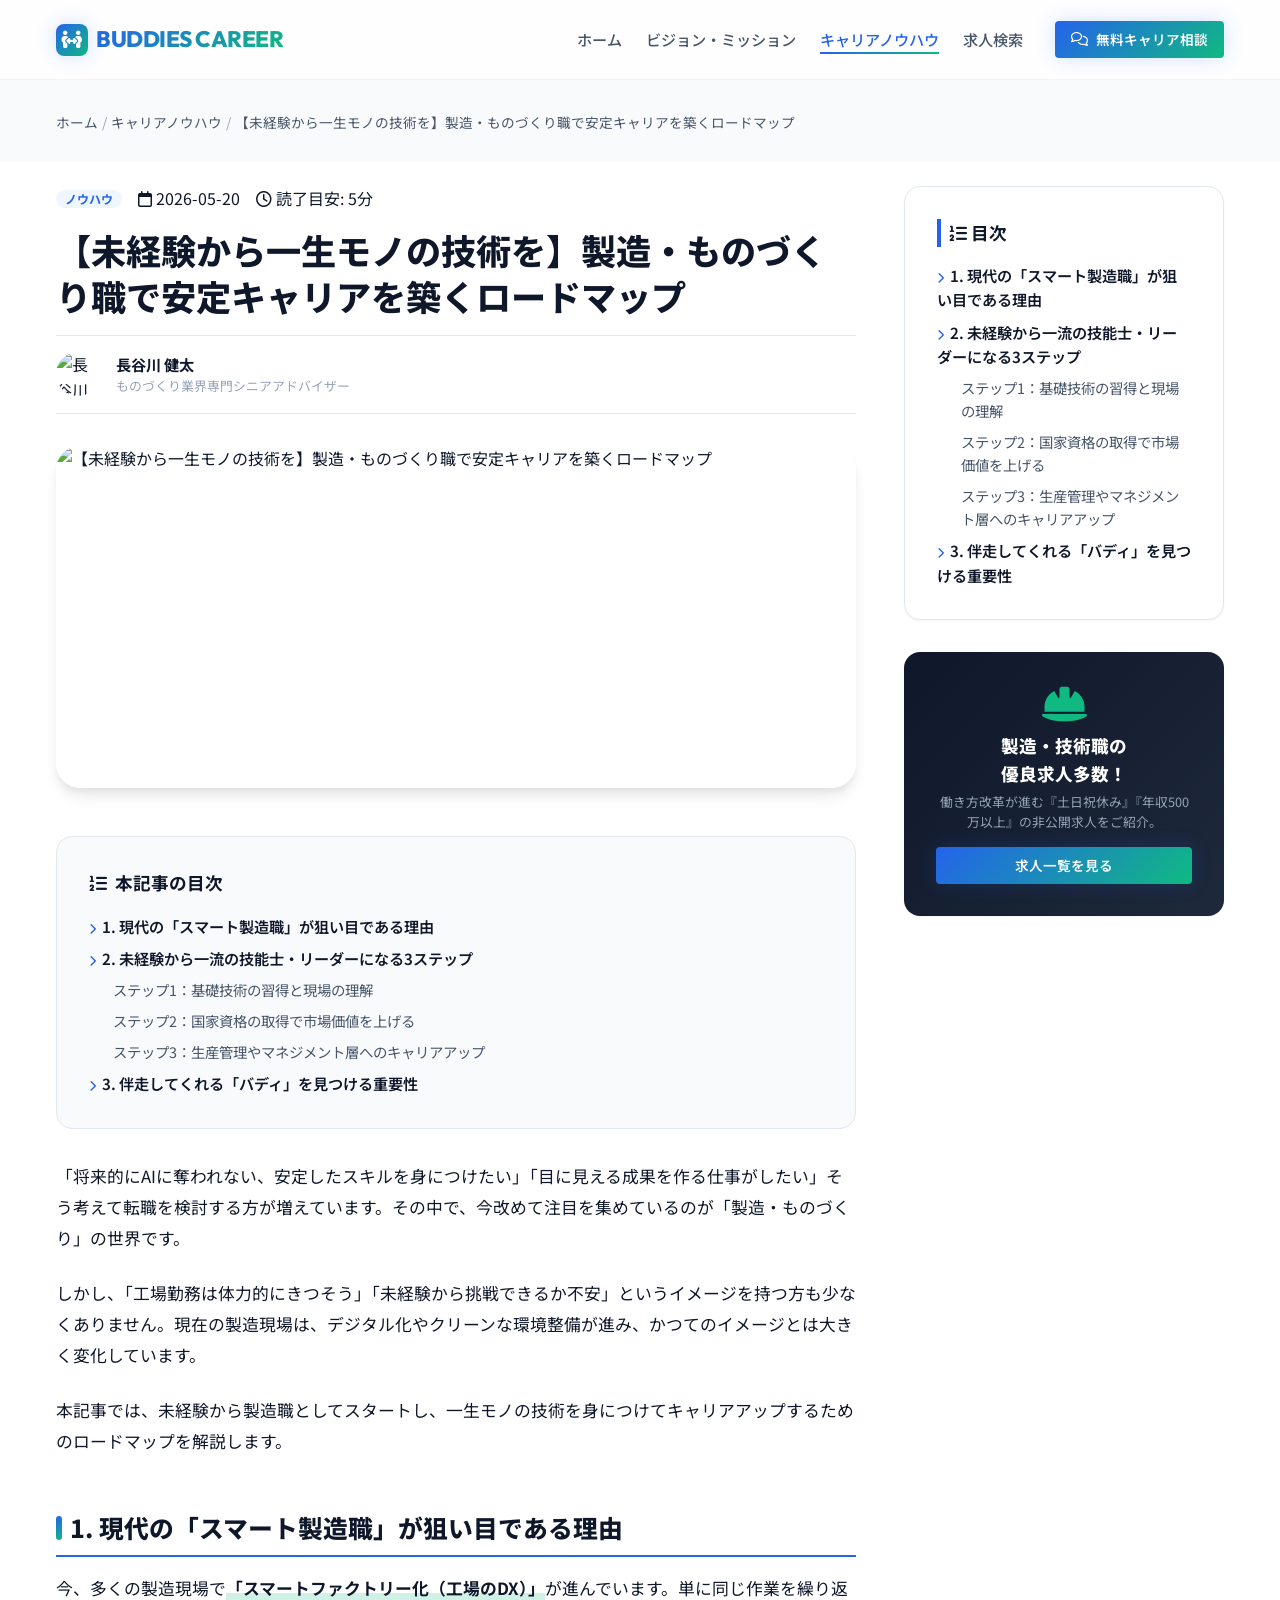
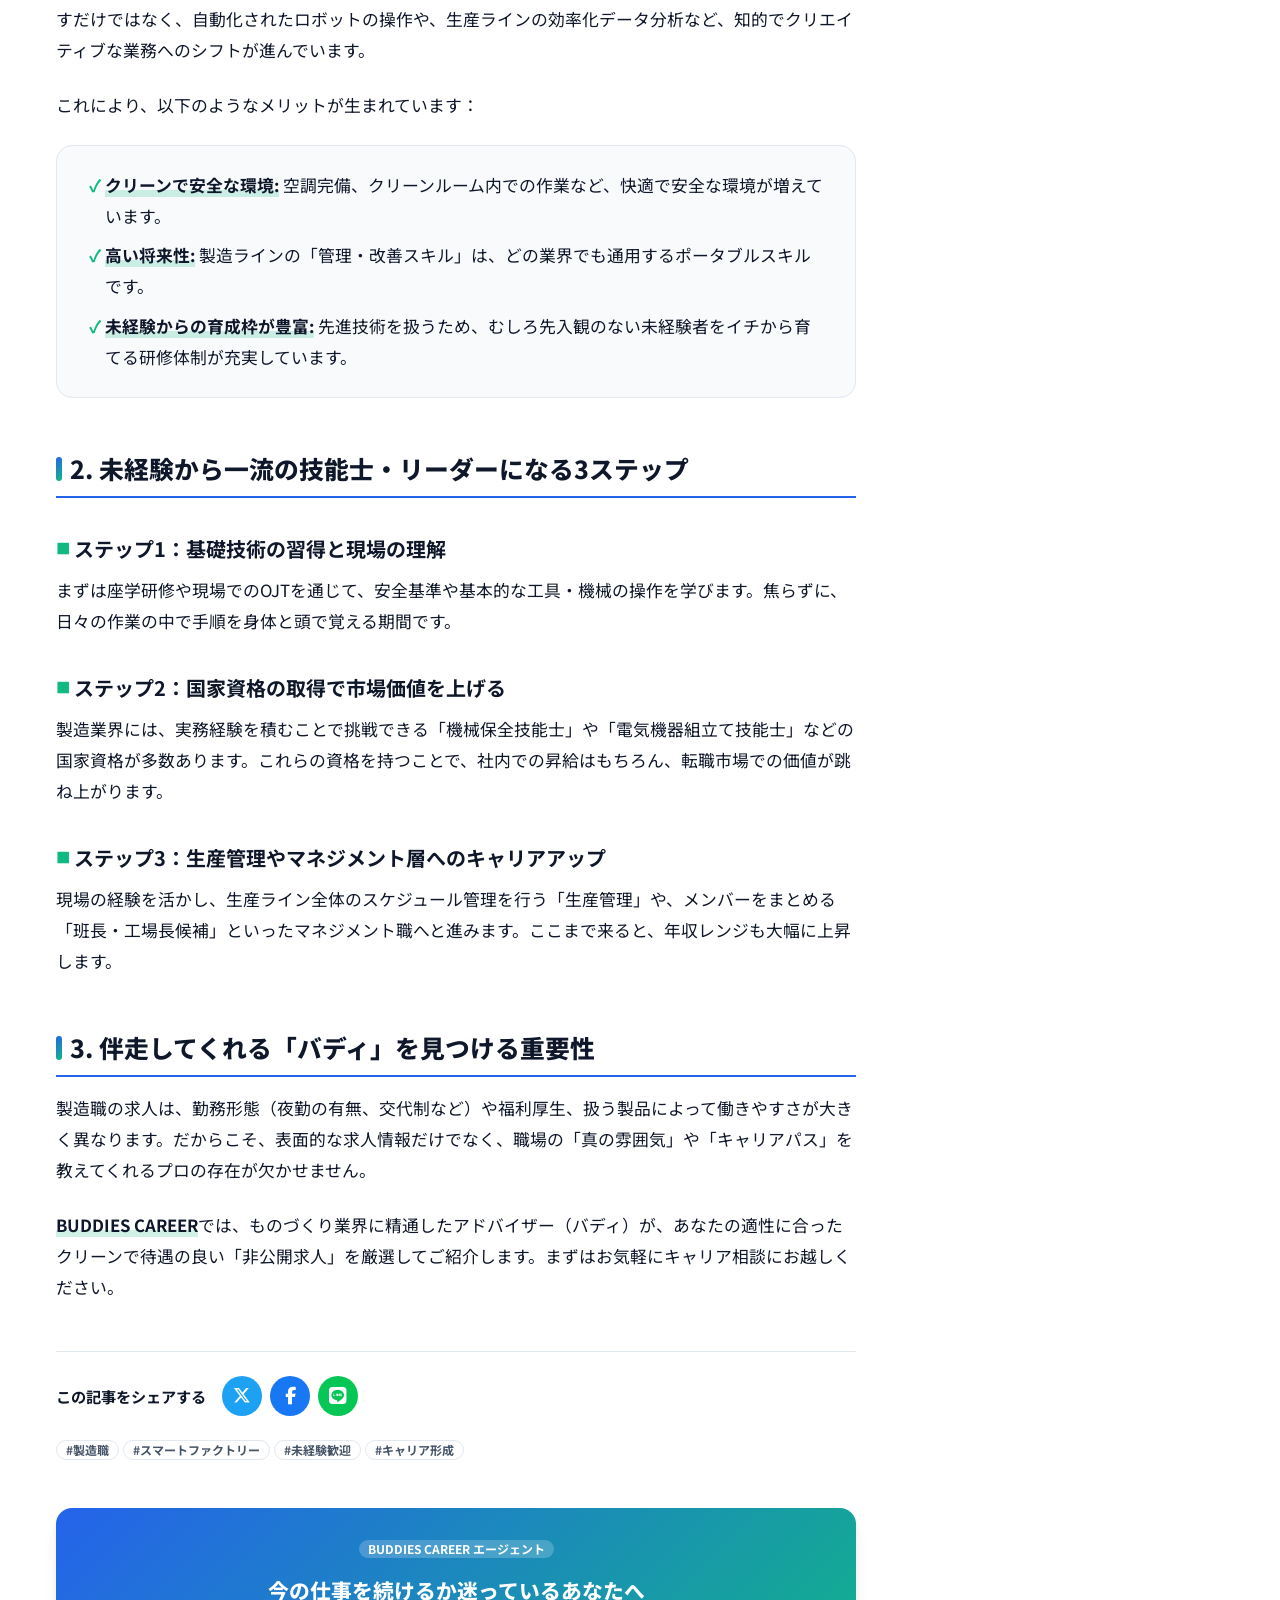
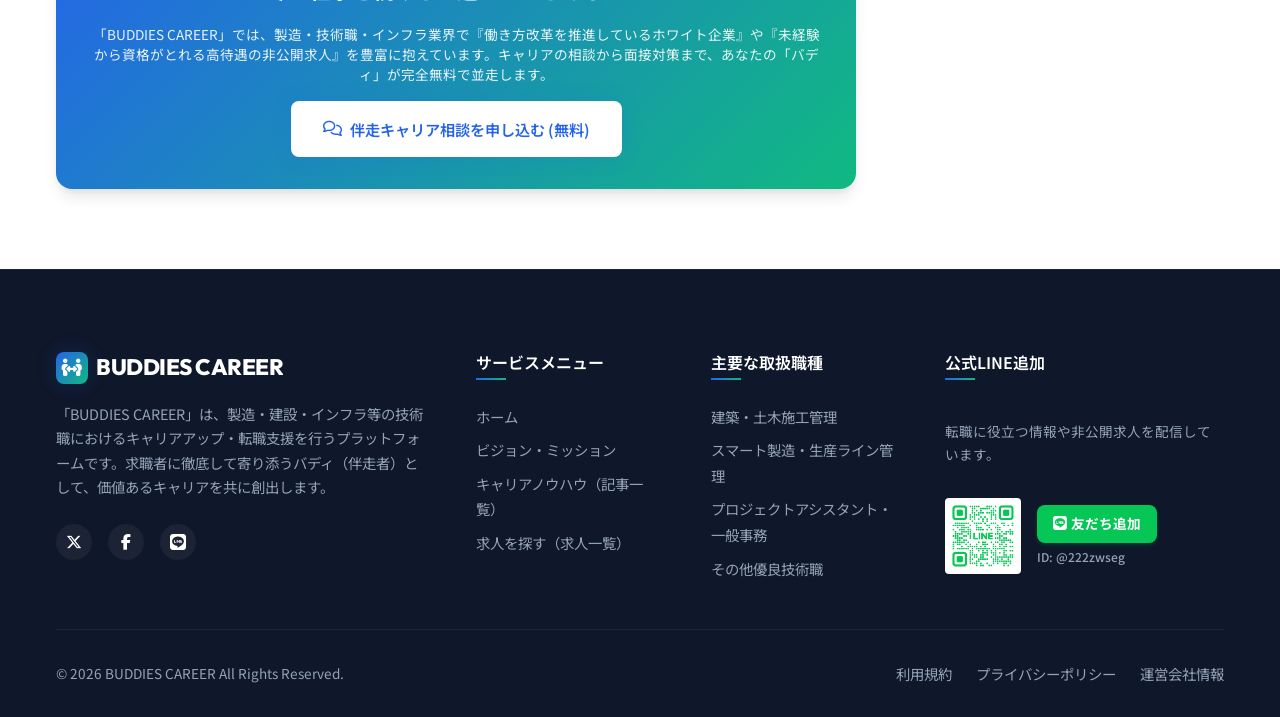
==== commit fee94bb2: "feat: メルマガ登録を公式LINE友だち追加ブロックに移行" ====
--- a/article-detail.html
+++ b/article-detail.html
@@ -203,13 +203,20 @@
           </ul>
         </div>
 
-        <div class="footer__newsletter">
-          <h3 class="footer__title">メルマガ登録</h3>
-          <p class="footer__desc" style="font-size: 0.85rem;">最新の非公開求人情報や、役立つキャリアノウハウ記事を定期的にお届けします。</p>
-          <form class="footer__newsletter-form" onsubmit="event.preventDefault(); alert('ご登録ありがとうございました！');">
-            <input type="email" placeholder="メールアドレス" class="footer__newsletter-input" required aria-label="メールアドレス入力">
-            <button type="submit" class="footer__newsletter-btn">購読</button>
-          </form>
+        <div class="footer__line-add">
+          <h3 class="footer__title">公式LINE追加</h3>
+          <p class="footer__desc" style="font-size: 0.85rem; margin-bottom: 12px;">転職に役立つ情報や非公開求人を配信しています。</p>
+          <div class="footer__line-content">
+            <div class="footer__line-qr">
+              <img src="assets/images/line-qr.png" alt="公式LINE QRコード">
+            </div>
+            <div class="footer__line-info">
+              <a href="https://lin.ee/sscHbWf" target="_blank" rel="noopener noreferrer" class="btn-line">
+                <i class="fa-brands fa-line"></i> 友だち追加
+              </a>
+              <span class="footer__line-id">ID: @222zwseg</span>
+            </div>
+          </div>
         </div>
       </div>
 
--- a/assets/css/style.css
+++ b/assets/css/style.css
@@ -316,48 +316,67 @@
   padding-left: var(--space-xs);
 }
 
-.footer__newsletter {
-  display: flex;
-  flex-direction: column;
-  gap: var(--space-md);
-}
-
-.footer__newsletter-form {
-  display: flex;
+.footer__line-add {
+  display: flex;
+  flex-direction: column;
+  gap: var(--space-md);
+}
+
+.footer__line-content {
+  display: flex;
+  align-items: center;
+  gap: var(--space-md);
   margin-top: var(--space-xs);
+}
+
+.footer__line-qr {
+  width: 76px;
+  height: 76px;
+  background-color: #ffffff;
+  border-radius: var(--radius-sm);
+  padding: 4px;
+  display: flex;
+  align-items: center;
+  justify-content: center;
+  box-shadow: var(--shadow-sm);
+}
+
+.footer__line-qr img {
+  width: 100%;
+  height: 100%;
+  object-fit: contain;
+}
+
+.footer__line-info {
+  display: flex;
+  flex-direction: column;
+  gap: var(--space-xs);
+}
+
+.btn-line {
+  background-color: #06C755;
+  color: #ffffff;
+  padding: 8px 16px;
   border-radius: var(--radius-md);
-  overflow: hidden;
-  box-shadow: var(--shadow-sm);
-}
-
-.footer__newsletter-input {
-  flex-grow: 1;
-  background-color: rgba(255, 255, 255, 0.05);
-  border: 1px solid rgba(255, 255, 255, 0.1);
-  border-right: none;
-  padding: 0 var(--space-md);
-  color: #ffffff;
-  font-size: 0.9rem;
-  height: 44px;
-}
-
-.footer__newsletter-input:focus {
-  outline: none;
-  background-color: rgba(255, 255, 255, 0.08);
-}
-
-.footer__newsletter-btn {
-  background: var(--gradient-brand);
-  color: #ffffff;
-  padding: 0 var(--space-lg);
-  font-weight: 600;
-  font-size: 0.9rem;
+  font-weight: 700;
+  font-size: 0.85rem;
+  display: inline-flex;
+  align-items: center;
+  gap: var(--space-xs);
   transition: var(--transition-fast);
-  height: 44px;
-}
-
-.footer__newsletter-btn:hover {
-  background: var(--gradient-brand-hover);
+  box-shadow: 0 2px 4px rgba(6, 199, 85, 0.2);
+}
+
+.btn-line:hover {
+  background-color: #05b04b;
+  transform: translateY(-1px);
+  box-shadow: 0 4px 8px rgba(6, 199, 85, 0.3);
+}
+
+.footer__line-id {
+  font-size: 0.75rem;
+  color: #94a3b8;
+  font-weight: 500;
 }
 
 .footer__copyright {
@@ -446,3 +465,20 @@
     height: 70px;
   }
 }
+
+/* Responsive Line Breaks & Wrap utilities */
+.pc-only {
+  display: inline;
+}
+.sp-only {
+  display: none;
+}
+
+@media (max-width: 768px) {
+  .pc-only {
+    display: none;
+  }
+  .sp-only {
+    display: inline;
+  }
+}
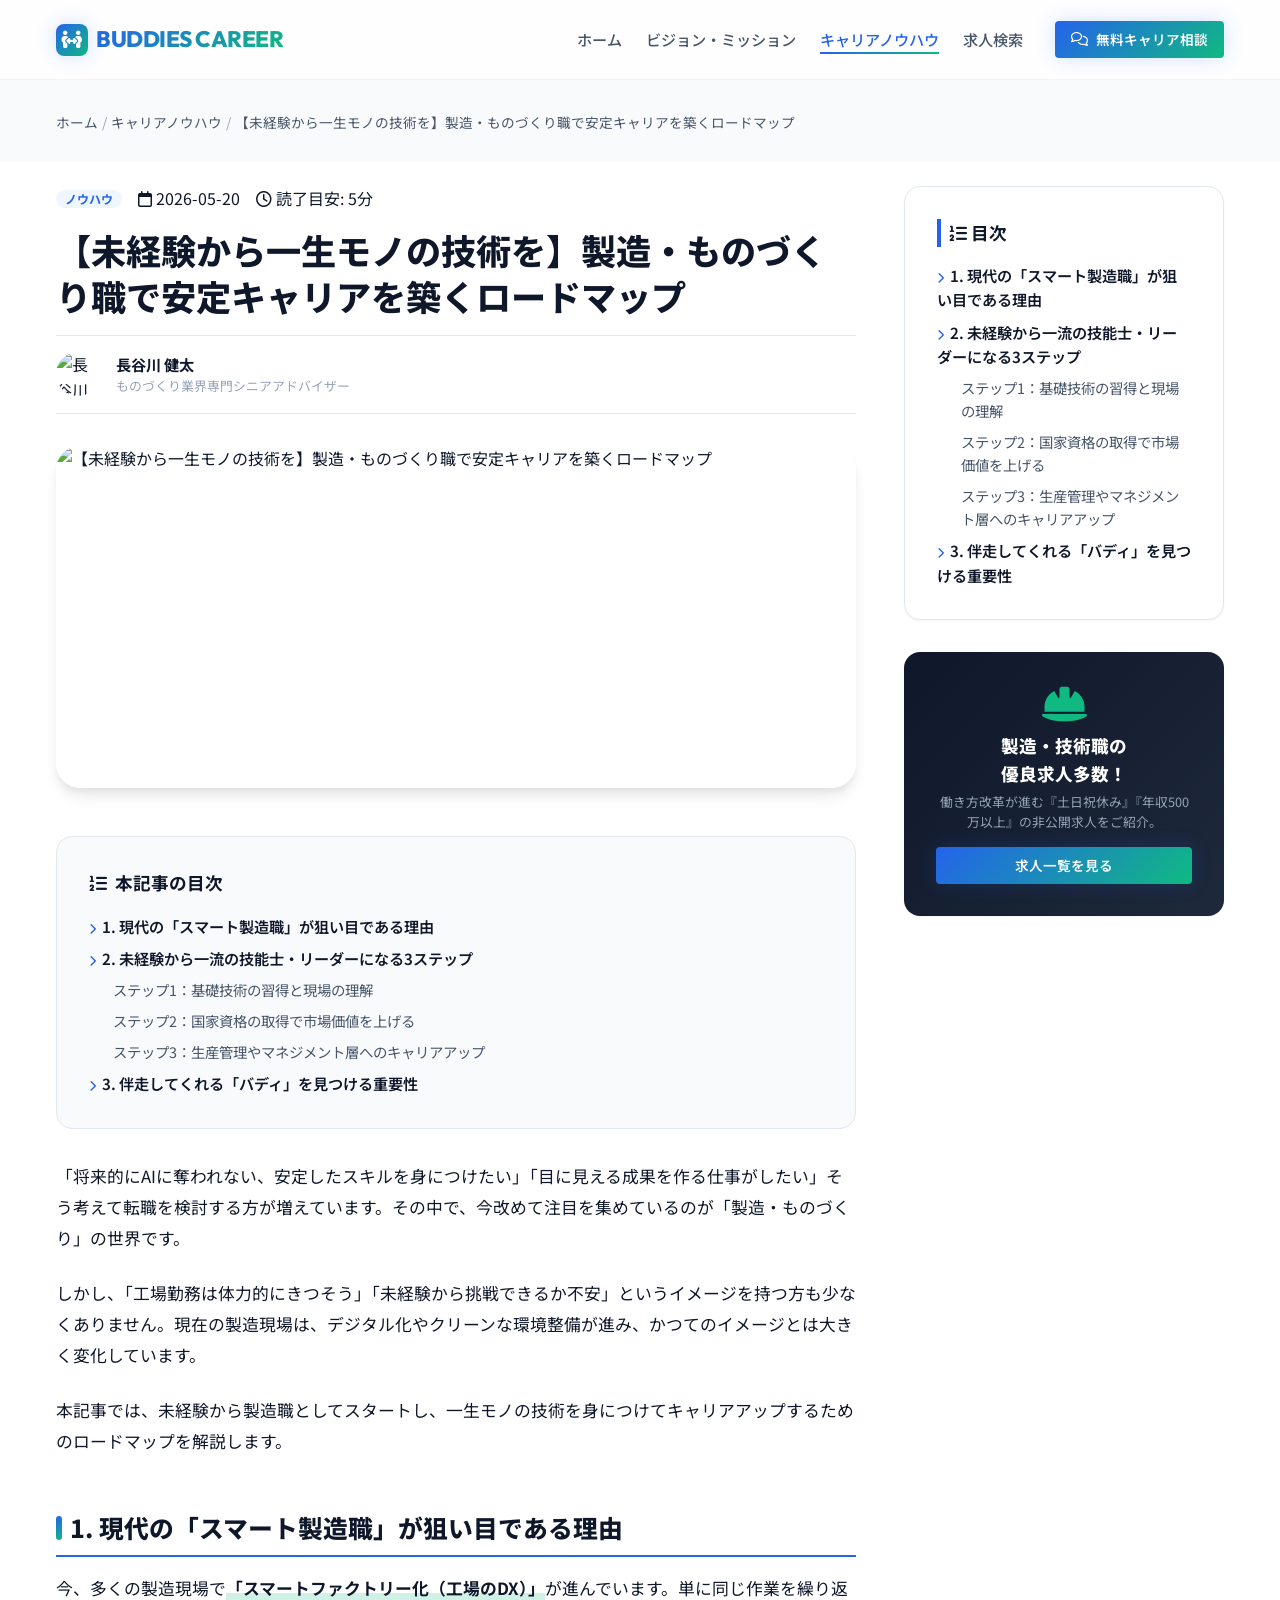
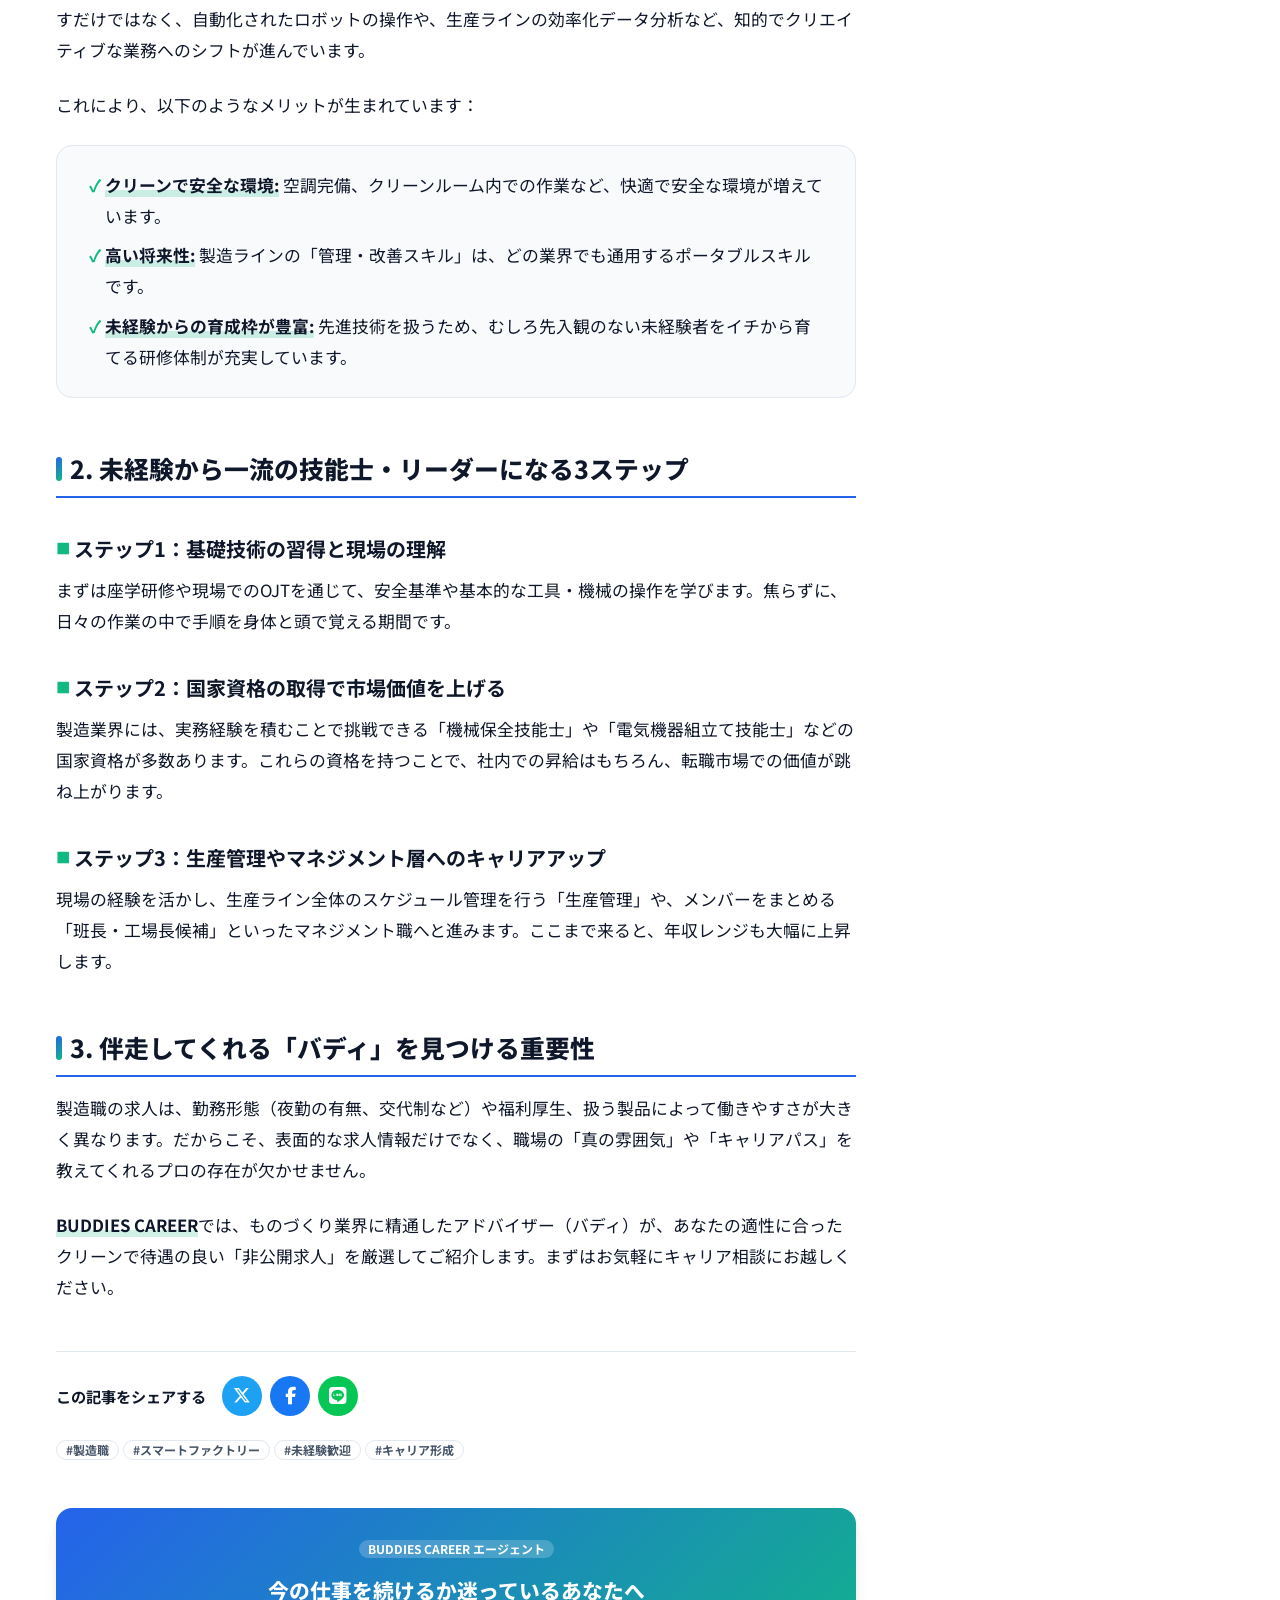
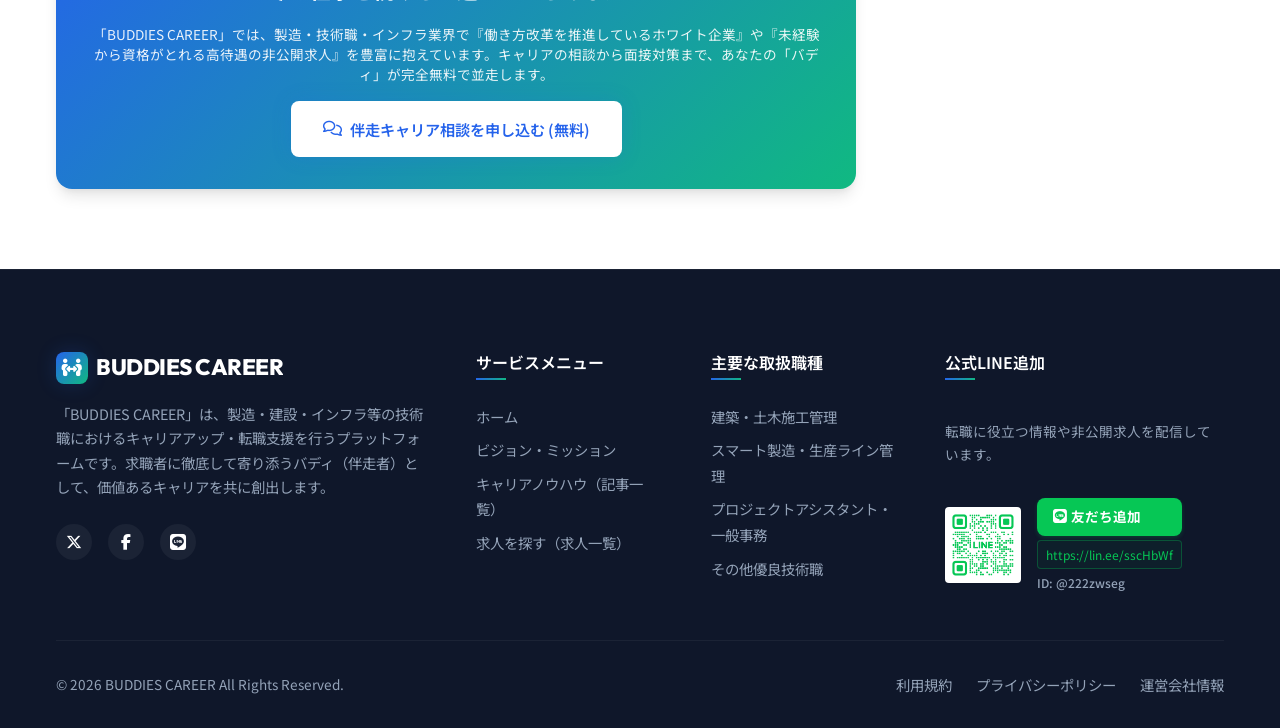
==== commit 8de19287: "feat: 公式LINE追加ブロックにURLの直接リンクボタンを追加" ====
--- a/article-detail.html
+++ b/article-detail.html
@@ -214,6 +214,9 @@
               <a href="https://lin.ee/sscHbWf" target="_blank" rel="noopener noreferrer" class="btn-line">
                 <i class="fa-brands fa-line"></i> 友だち追加
               </a>
+              <a href="https://lin.ee/sscHbWf" target="_blank" rel="noopener noreferrer" class="btn-line-link">
+                https://lin.ee/sscHbWf
+              </a>
               <span class="footer__line-id">ID: @222zwseg</span>
             </div>
           </div>
--- a/assets/css/style.css
+++ b/assets/css/style.css
@@ -379,6 +379,26 @@
   font-weight: 500;
 }
 
+.btn-line-link {
+  font-size: 0.75rem;
+  color: #06C755;
+  border: 1px solid rgba(6, 199, 85, 0.3);
+  padding: 4px 8px;
+  border-radius: var(--radius-sm);
+  text-align: center;
+  transition: var(--transition-fast);
+  display: inline-block;
+  word-break: break-all;
+  background-color: rgba(6, 199, 85, 0.05);
+}
+
+.btn-line-link:hover {
+  background-color: rgba(6, 199, 85, 0.1);
+  border-color: #06C755;
+  color: #ffffff;
+  text-decoration: none;
+}
+
 .footer__copyright {
   border-top: 1px solid rgba(255, 255, 255, 0.05);
   padding-top: var(--space-xl);
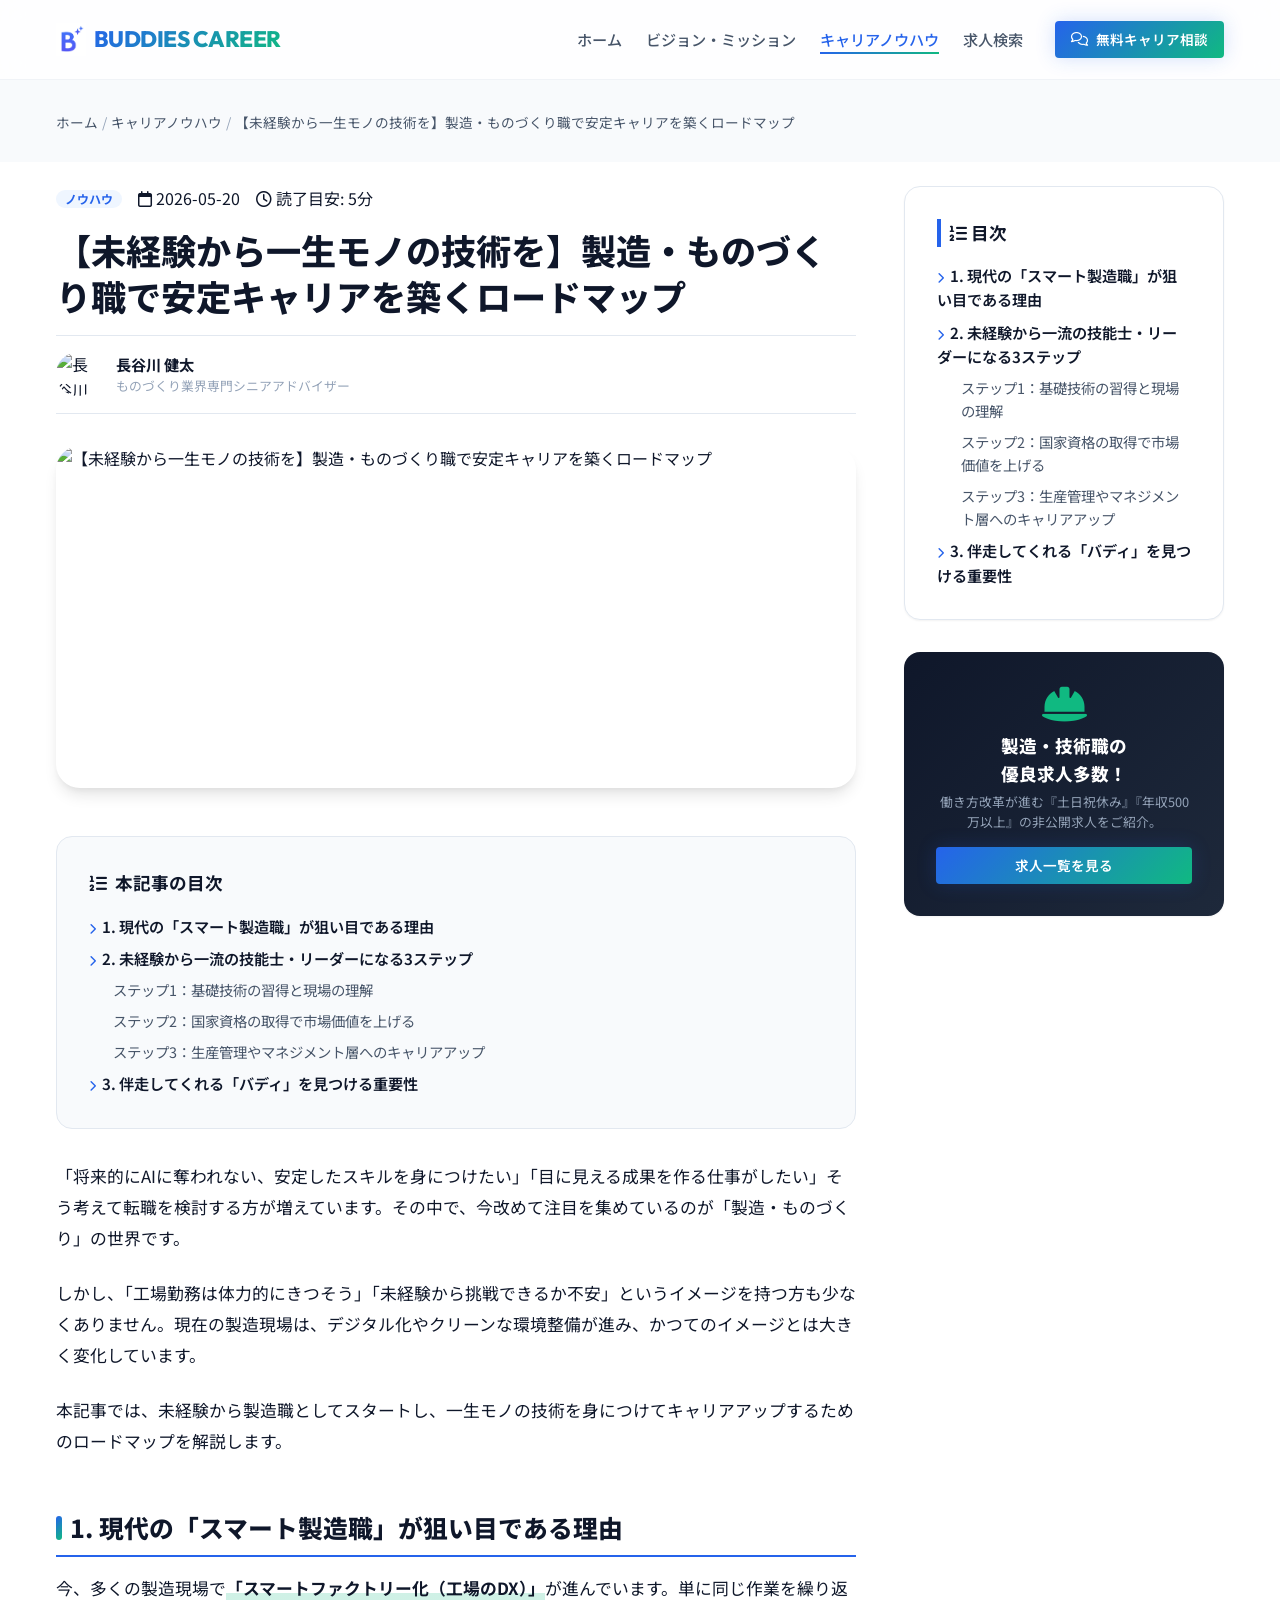
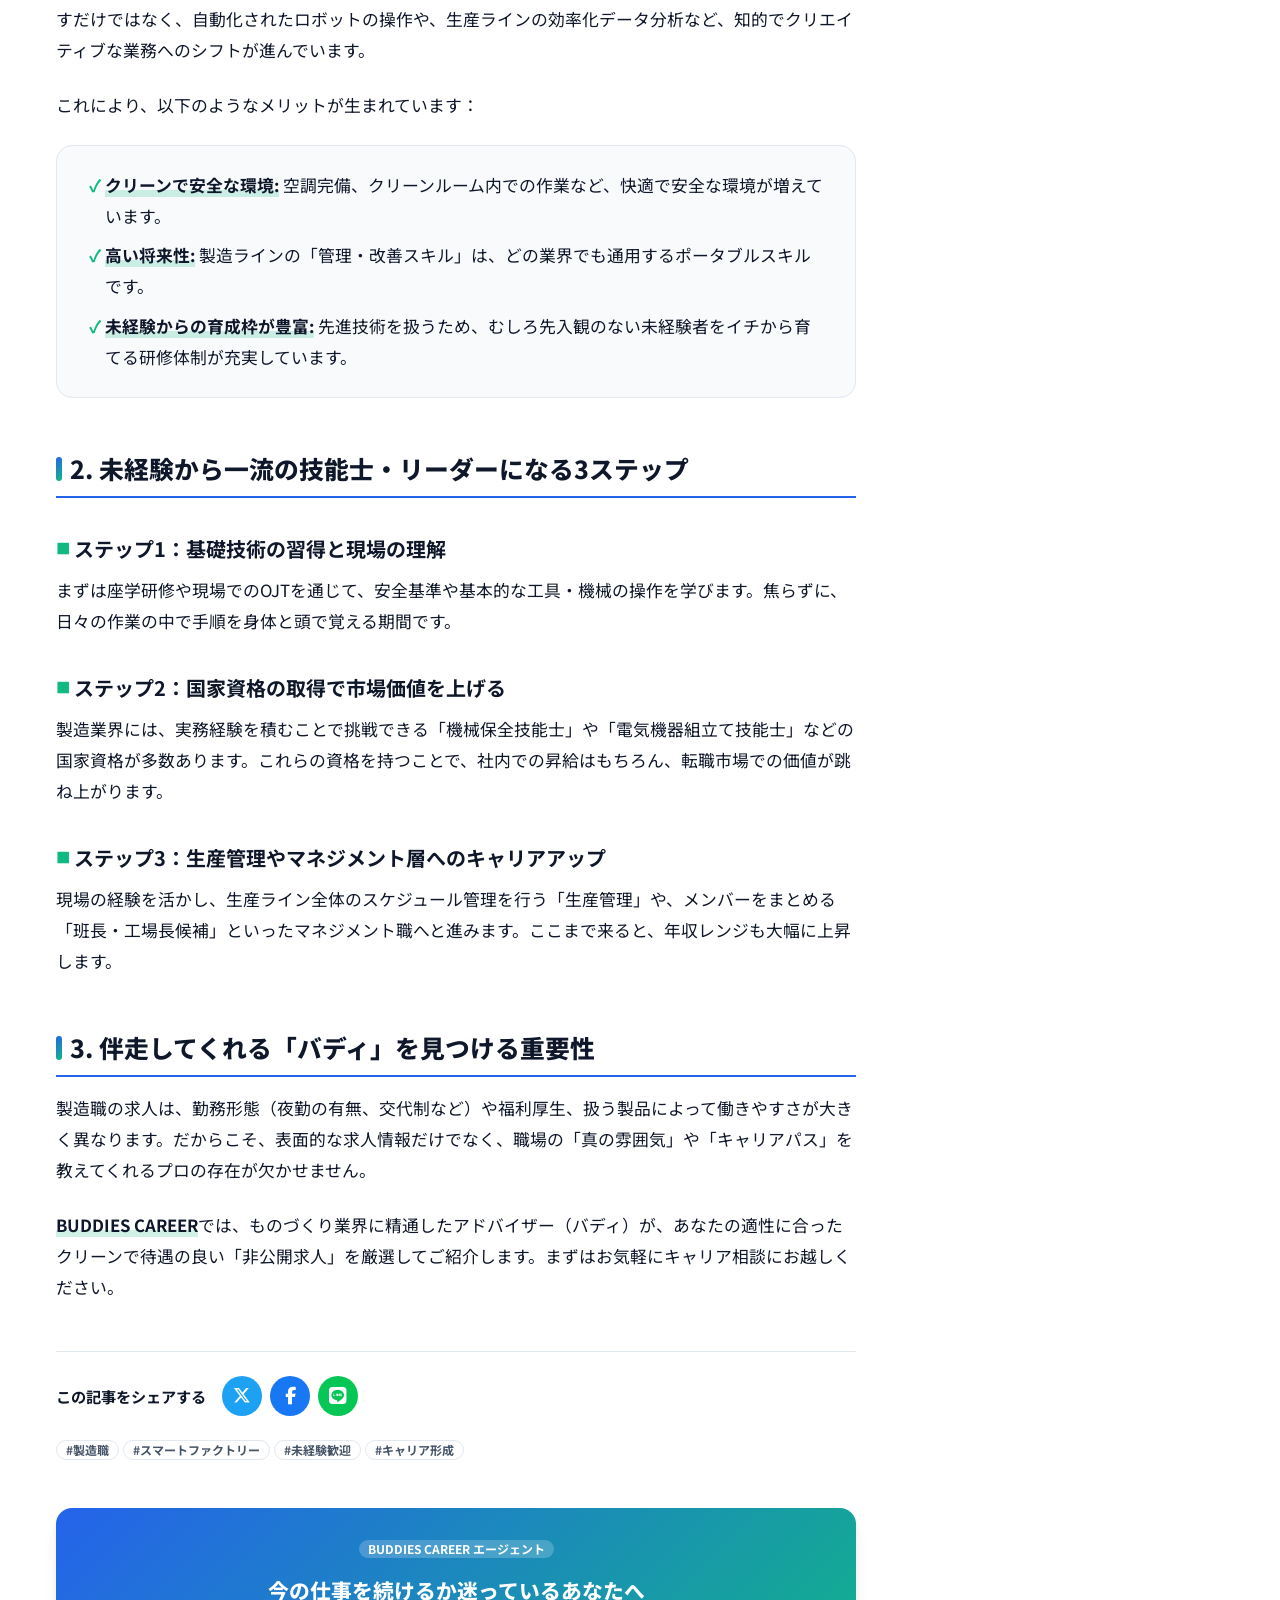
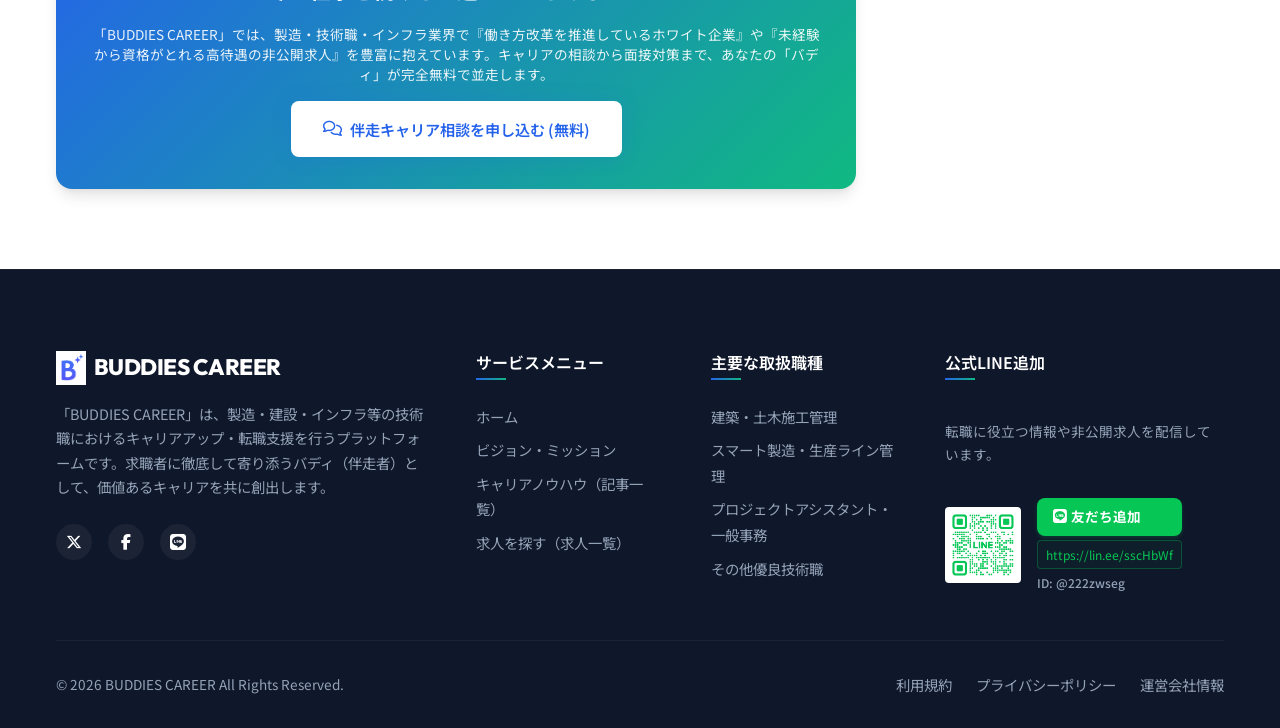
==== commit 5c2cf384: "style: 全ページのヘッダー・フッターのロゴマークをご提供いただいた新ロゴ画像に統一" ====
--- a/article-detail.html
+++ b/article-detail.html
@@ -24,7 +24,7 @@
   <header class="header">
     <div class="container header__container">
       <a href="index.html" class="logo">
-        <div class="logo__icon"><i class="fa-solid fa-people-arrows"></i></div>
+        <img src="assets/images/logo.png" alt="BUDDIES CAREER ロゴ" class="logo__img">
         <span class="logo__text">BUDDIES CAREER</span>
       </a>
       
@@ -170,7 +170,7 @@
       <div class="footer__grid">
         <div class="footer__about">
           <a href="index.html" class="logo footer__logo">
-            <div class="logo__icon"><i class="fa-solid fa-people-arrows"></i></div>
+            <img src="assets/images/logo.png" alt="BUDDIES CAREER ロゴ" class="logo__img">
             <span class="logo__text" style="color: #ffffff;">BUDDIES CAREER</span>
           </a>
           <p class="footer__desc">
--- a/assets/css/style.css
+++ b/assets/css/style.css
@@ -83,6 +83,12 @@
   background: var(--gradient-brand);
   -webkit-background-clip: text;
   -webkit-text-fill-color: transparent;
+}
+
+.logo__img {
+  height: 34px;
+  width: auto;
+  object-fit: contain;
 }
 
 .nav {
